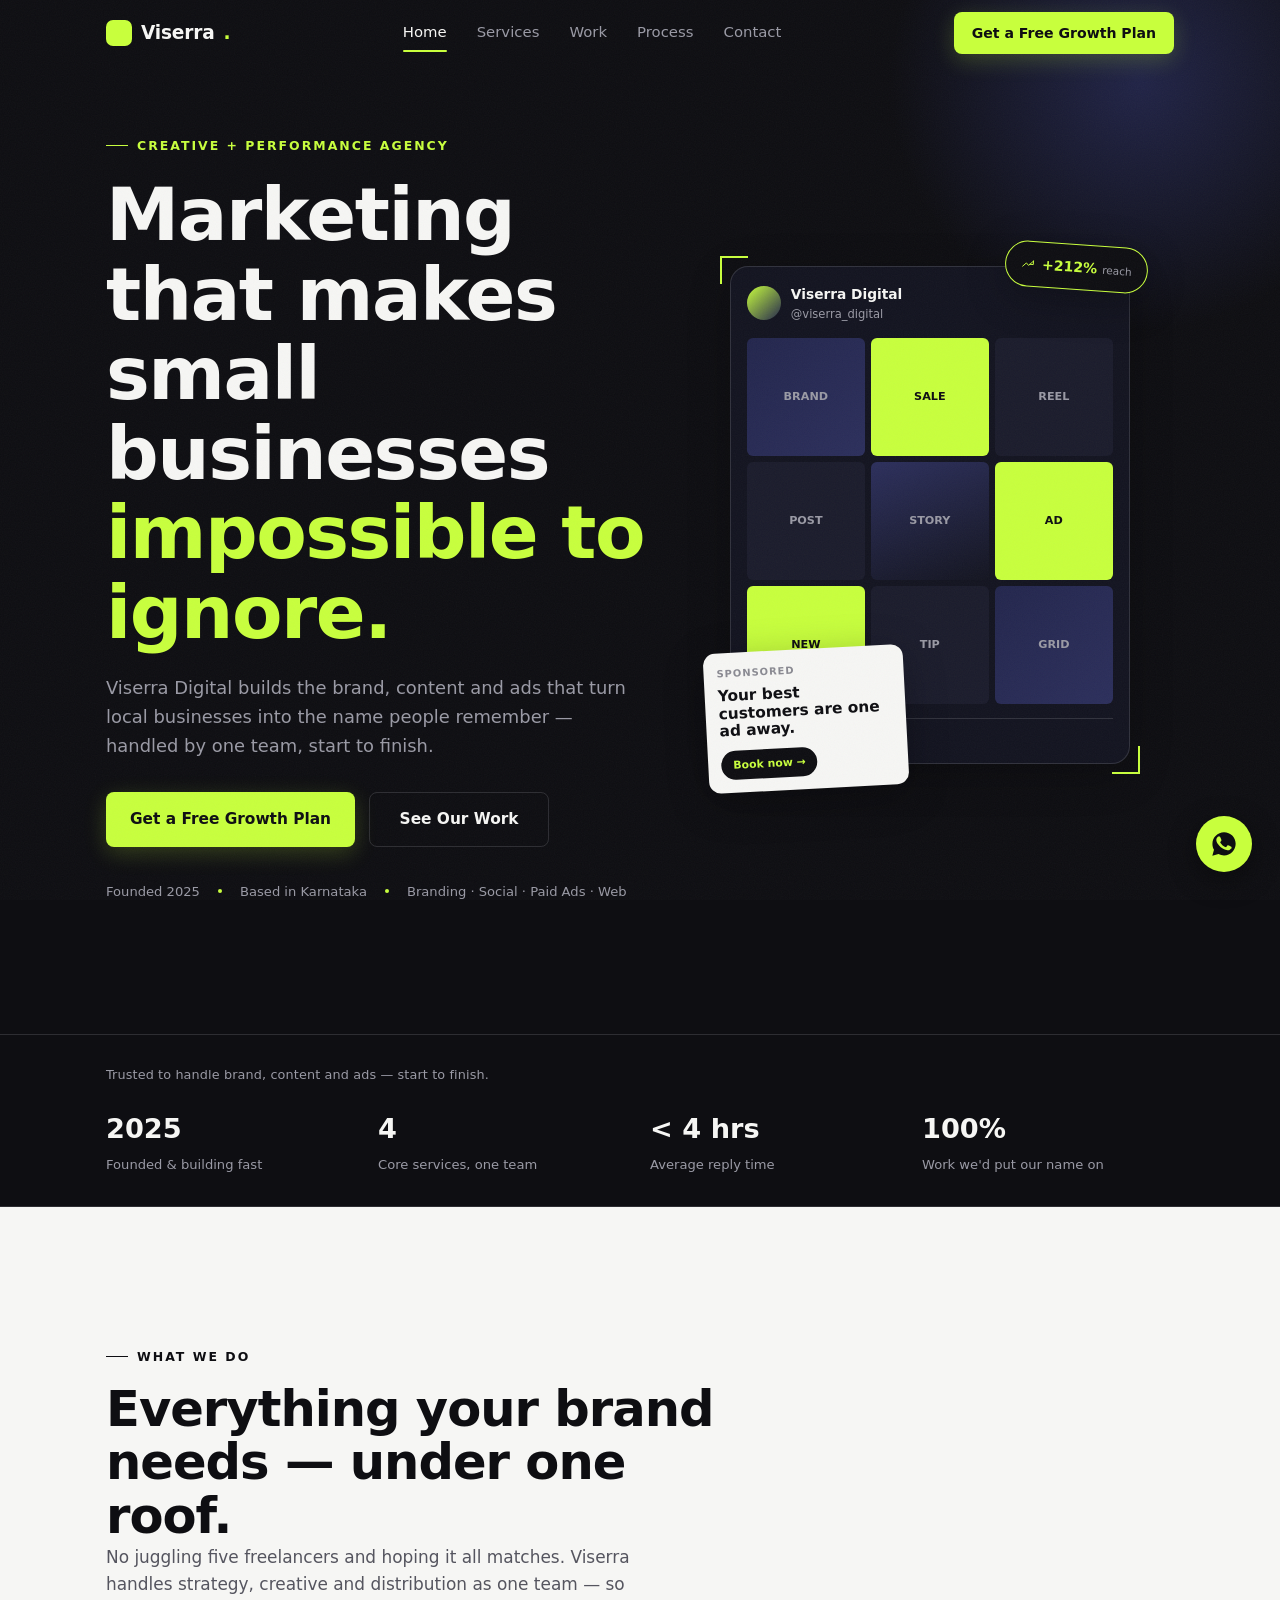
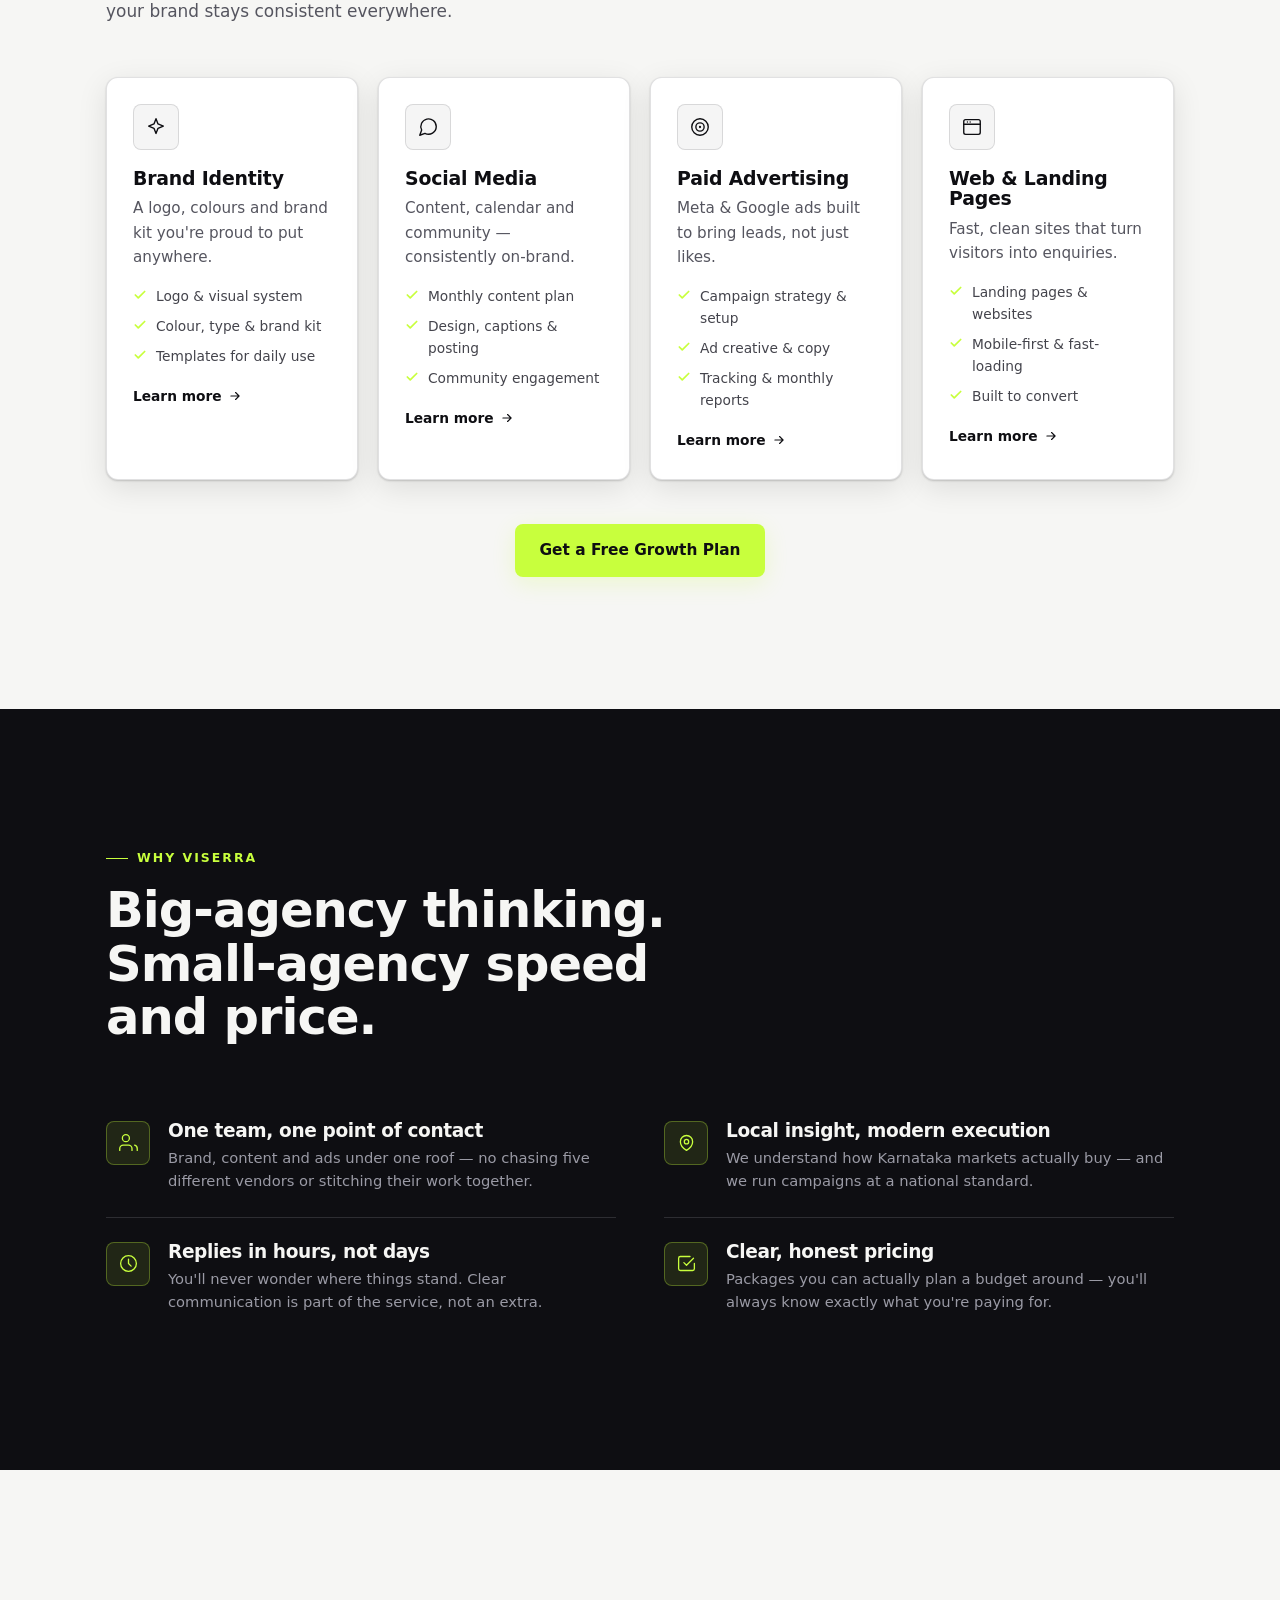
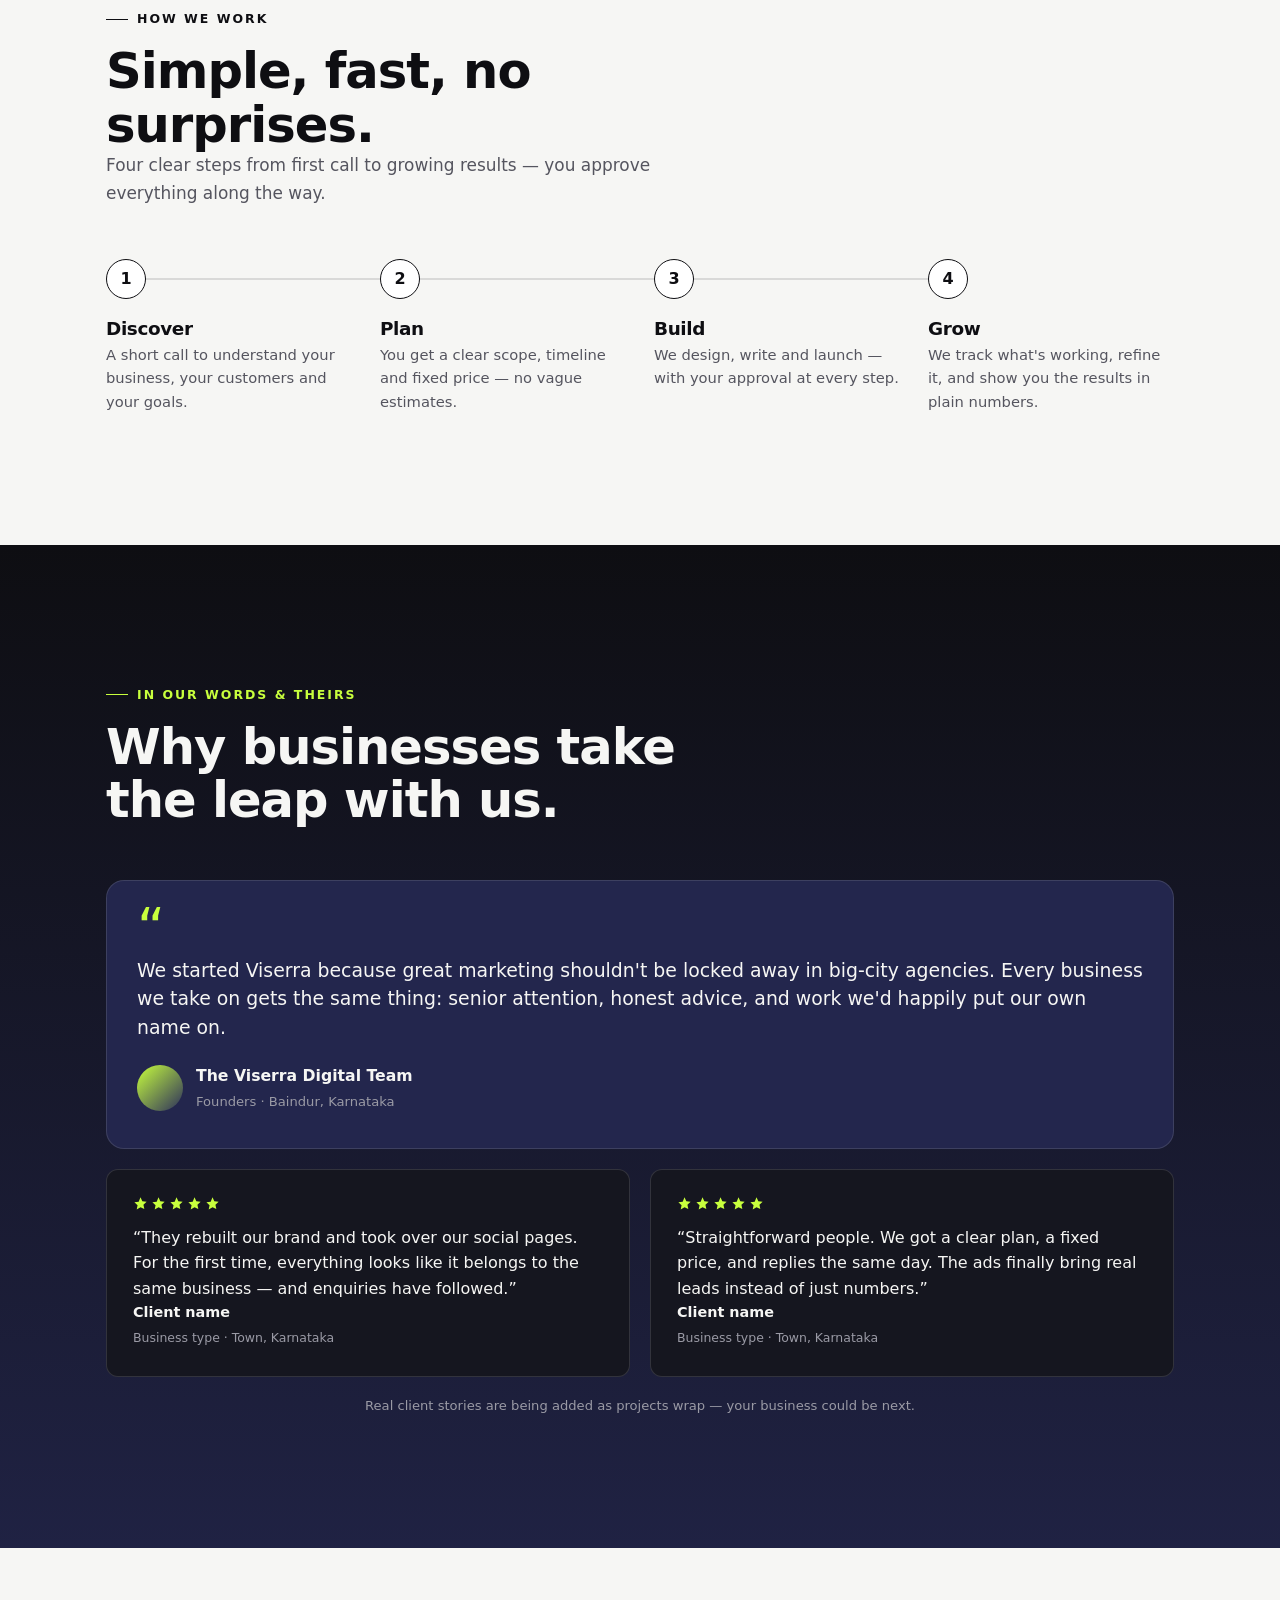
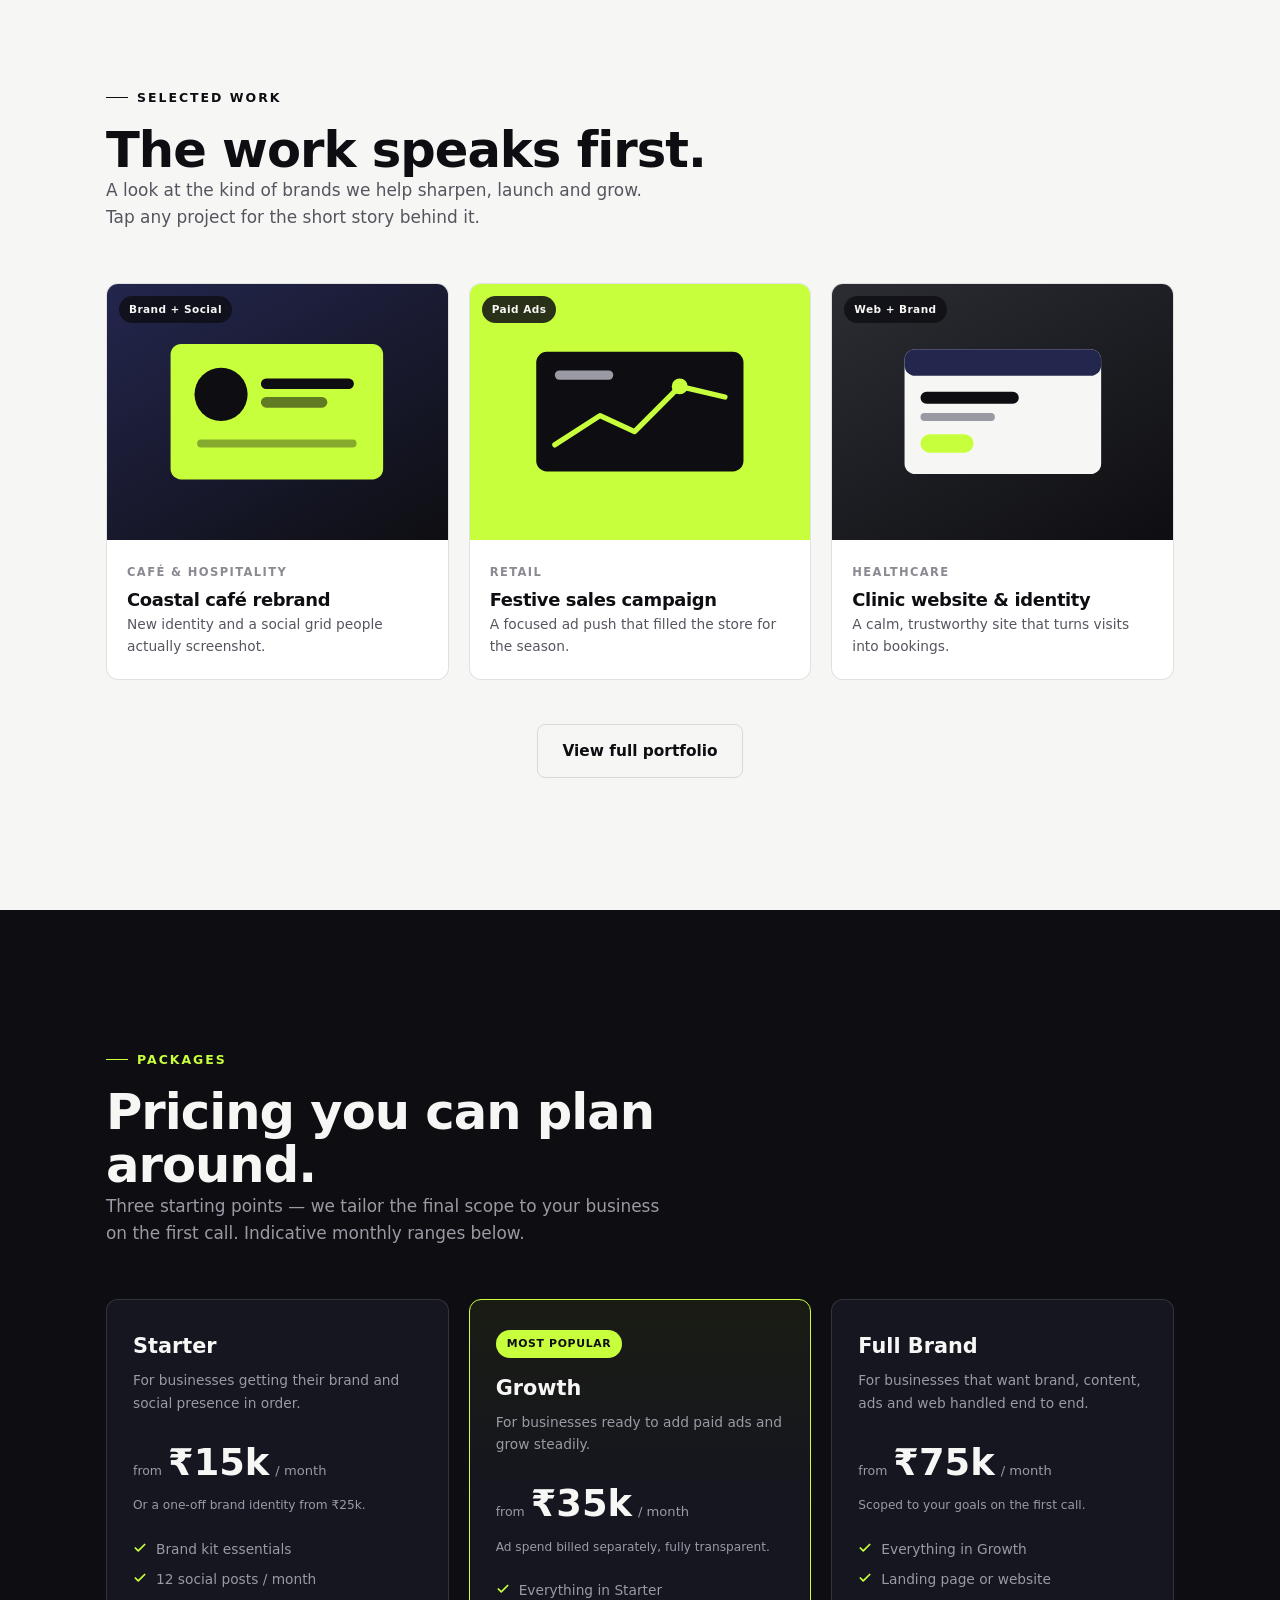
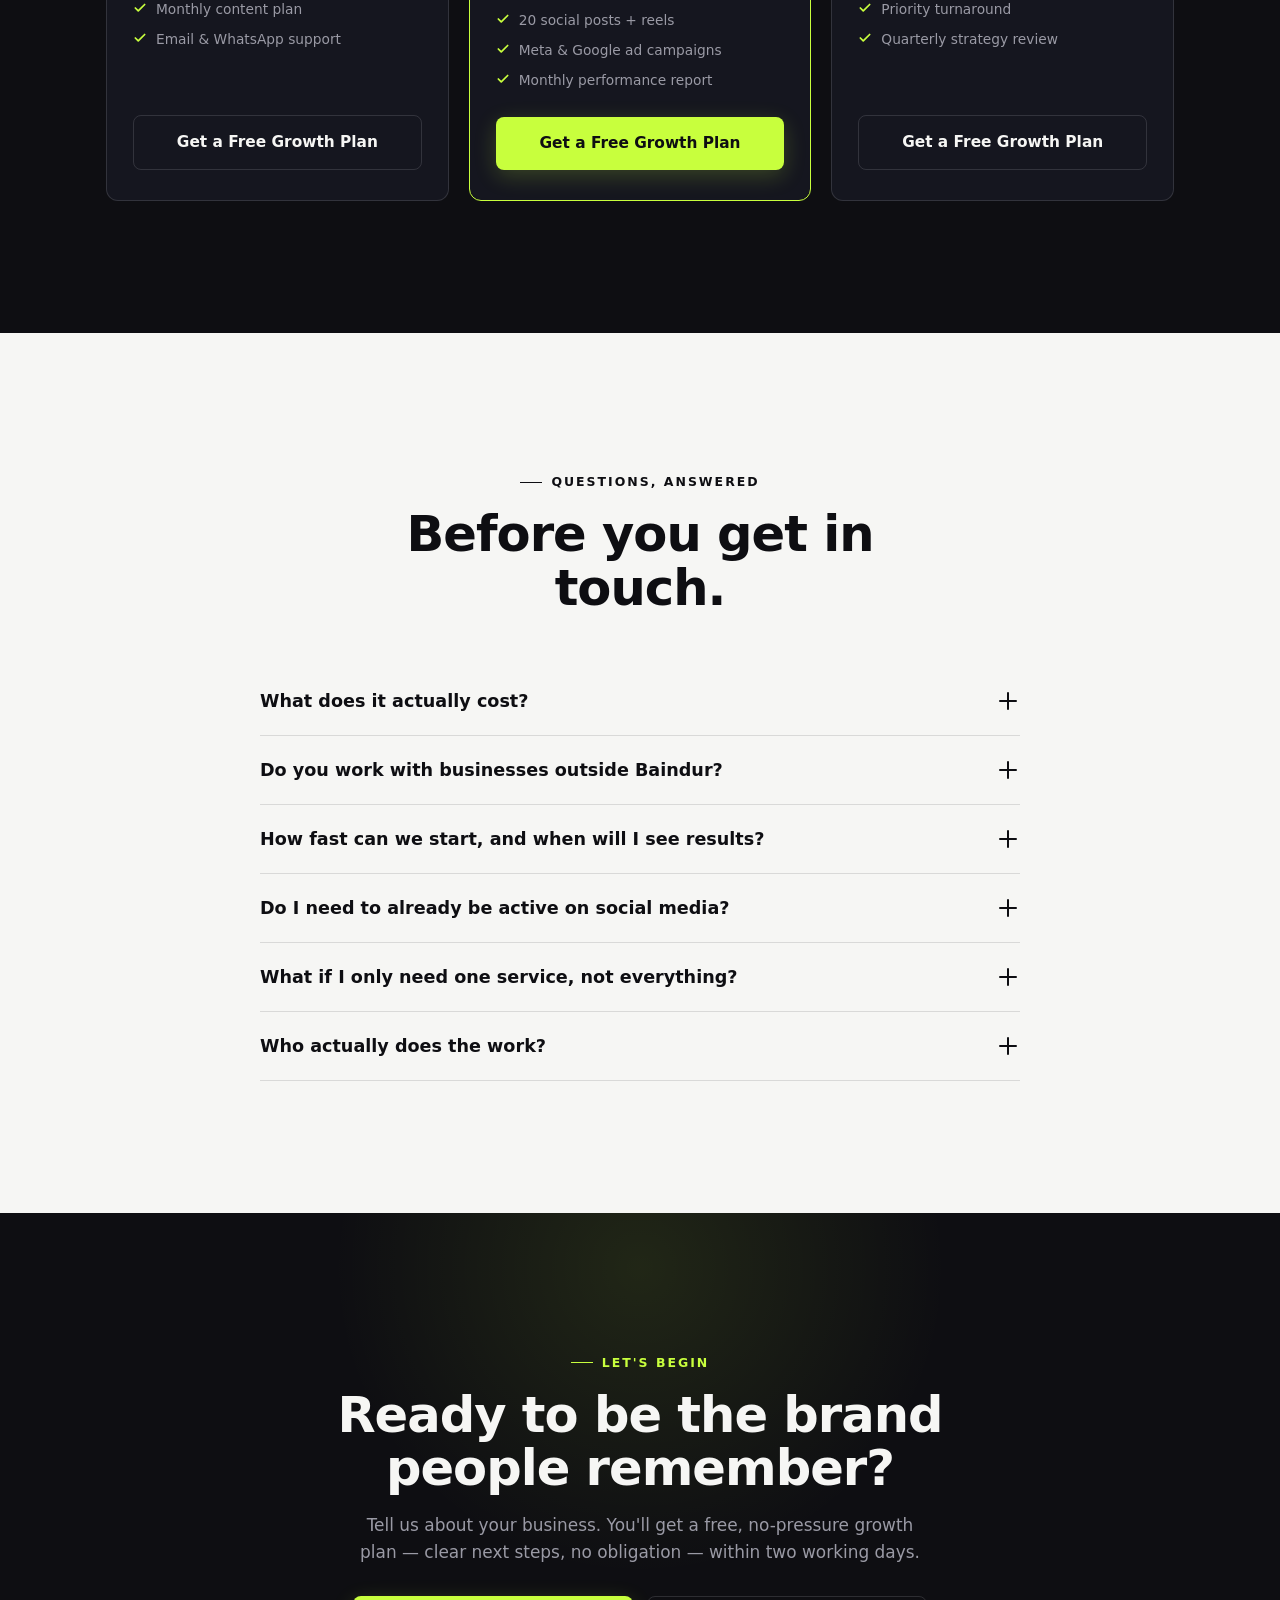
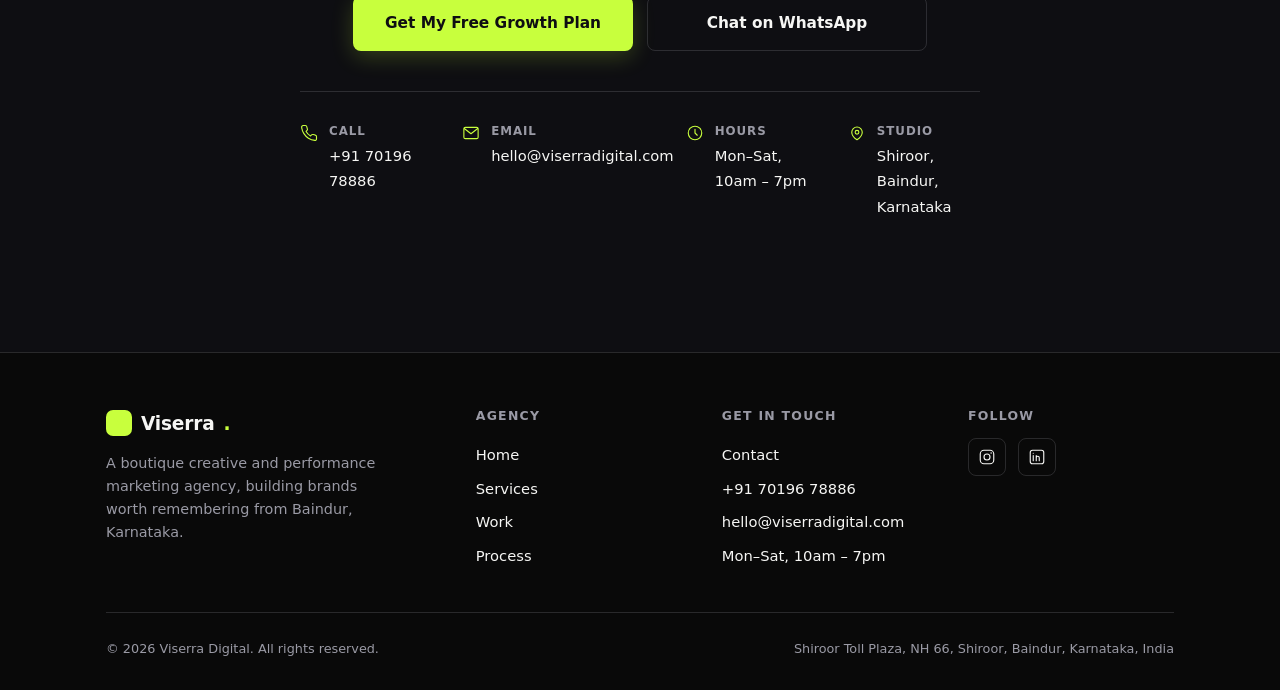
==== index.html @ 660697c7 "Add files via upload" ====
<!DOCTYPE html>
<html lang="en">
<head>
<meta charset="UTF-8" />
<meta name="viewport" content="width=device-width, initial-scale=1" />
<title>Viserra Digital — Marketing that makes small businesses impossible to ignore</title>
<meta name="description" content="Viserra Digital is a boutique creative and performance marketing agency in Baindur, Karnataka. Brand, content, and ads handled by one team — for businesses ready to grow." />
<meta name="theme-color" content="#0E0E12" />
<meta property="og:title" content="Viserra Digital" />
<meta property="og:description" content="Marketing that makes small businesses impossible to ignore. Brand, content and ads — one team, start to finish." />
<meta property="og:type" content="website" />
<meta property="og:url" content="https://viserradigital.com/" />
<link rel="preconnect" href="https://api.fontshare.com" />
<link href="https://api.fontshare.com/v2/css?f[]=clash-display@600&f[]=general-sans@400,500,600&display=swap" rel="stylesheet" />
<link rel="stylesheet" href="styles.css" />
</head>
<body>

<!-- ================= NAV ================= -->
<header class="nav">
  <div class="wrap nav-inner">
    <a href="index.html" class="logo" aria-label="Viserra Digital home">
      <span class="logo-mark">V</span>Viserra<span>.</span>
    </a>
    <nav class="nav-links" aria-label="Primary">
      <a href="index.html">Home</a>
      <a href="services.html">Services</a>
      <a href="portfolio.html">Work</a>
      <a href="index.html#process">Process</a>
      <a href="contact.html">Contact</a>
    </nav>
    <div class="nav-right">
      <a href="#" class="btn btn-primary nav-cta-desktop" data-open-modal>Get a Free Growth Plan</a>
      <button class="burger" aria-label="Open menu" aria-expanded="false">
        <span></span><span></span><span></span>
      </button>
    </div>
  </div>
</header>

<!-- ================= MOBILE MENU ================= -->
<div class="mobile-menu" aria-label="Mobile navigation">
  <a href="index.html">Home</a>
  <a href="services.html">Services</a>
  <a href="portfolio.html">Work</a>
  <a href="index.html#process">Process</a>
  <a href="contact.html">Contact</a>
  <a href="#" class="btn btn-primary" data-open-modal>Get a Free Growth Plan</a>
</div>

<main>

<!-- ================= 1 + 2 — HERO ================= -->
<section class="hero">
  <div class="wrap hero-grid">
    <div class="hero-copy">
      <span class="eyebrow reveal">Creative + Performance Agency</span>
      <h1 class="h-xl reveal" data-d="1">Marketing that makes small businesses <span class="accent">impossible to ignore.</span></h1>
      <p class="hero-sub reveal" data-d="2">Viserra Digital builds the brand, content and ads that turn local businesses into the name people remember — handled by one team, start to finish.</p>
      <div class="hero-actions reveal" data-d="2">
        <a href="#" class="btn btn-primary" data-open-modal>Get a Free Growth Plan</a>
        <a href="portfolio.html" class="btn btn-ghost">See Our Work</a>
      </div>
      <div class="trust-line reveal" data-d="3">
        <span>Founded 2025</span><span class="dot"></span>
        <span>Based in Karnataka</span><span class="dot"></span>
        <span>Branding · Social · Paid Ads · Web</span>
      </div>
    </div>

    <!-- Custom branded visual: Instagram grid + ad creative mockup -->
    <div class="hero-visual reveal" data-d="2" aria-hidden="true">
      <div class="frame">
        <div class="ig-card">
          <div class="ig-head">
            <div class="ig-avatar"></div>
            <div>
              <div class="ig-name">Viserra Digital</div>
              <div class="ig-handle">@viserra_digital</div>
            </div>
          </div>
          <div class="ig-grid">
            <div class="ig-tile t1"><span>BRAND</span></div>
            <div class="ig-tile t2"><span>SALE</span></div>
            <div class="ig-tile t3"><span>REEL</span></div>
            <div class="ig-tile t4"><span>POST</span></div>
            <div class="ig-tile t5"><span>STORY</span></div>
            <div class="ig-tile t6"><span>AD</span></div>
            <div class="ig-tile t7"><span>NEW</span></div>
            <div class="ig-tile t8"><span>TIP</span></div>
            <div class="ig-tile t9"><span>GRID</span></div>
          </div>
          <div class="ig-foot"><i></i><i></i><i></i></div>
        </div>
        <div class="ad-card">
          <div class="ad-label">Sponsored</div>
          <h5>Your best customers are one ad away.</h5>
          <span class="ad-pill">Book now →</span>
        </div>
        <div class="metric-chip">
          <svg class="ico" viewBox="0 0 24 24" fill="none" stroke="currentColor" stroke-width="1.6" stroke-linecap="round" stroke-linejoin="round"><path d="M3 17l6-6 4 4 8-8"/><path d="M21 7v6h-6"/></svg>
          <div><b>+212%</b> <small>reach</small></div>
        </div>
      </div>
    </div>
  </div>
</section>

<!-- ================= 3 — TRUST STRIP ================= -->
<section class="trust-strip">
  <div class="wrap">
    <p class="trust-cap reveal">Trusted to handle brand, content and ads — start to finish.</p>
    <div class="trust-facts">
      <div class="tf reveal"><b>2025</b><span>Founded &amp; building fast</span></div>
      <div class="tf reveal" data-d="1"><b>4</b><span>Core services, one team</span></div>
      <div class="tf reveal" data-d="2"><b>&lt; 4 hrs</b><span>Average reply time</span></div>
      <div class="tf reveal" data-d="3"><b>100%</b><span>Work we'd put our name on</span></div>
    </div>
  </div>
</section>

<!-- ================= 4 — SERVICES ================= -->
<section class="section section-light" id="services">
  <div class="wrap">
    <div class="section-head reveal">
      <span class="eyebrow">What We Do</span>
      <h2 class="h-lg">Everything your brand needs — under one roof.</h2>
      <p class="lead">No juggling five freelancers and hoping it all matches. Viserra handles strategy, creative and distribution as one team — so your brand stays consistent everywhere.</p>
    </div>

    <div class="grid grid-4">
      <article class="card card-light reveal">
        <div class="icon-box">
          <svg class="ico" viewBox="0 0 24 24" fill="none" stroke="currentColor" stroke-width="1.5" stroke-linecap="round" stroke-linejoin="round"><path d="M12 3l2.2 5.6L20 11l-5.8 2.4L12 19l-2.2-5.6L4 11l5.8-2.4z"/></svg>
        </div>
        <h3 class="h-sm">Brand Identity</h3>
        <p class="card-outcome">A logo, colours and brand kit you're proud to put anywhere.</p>
        <ul class="card-list">
          <li>Logo &amp; visual system</li>
          <li>Colour, type &amp; brand kit</li>
          <li>Templates for daily use</li>
        </ul>
        <a href="services.html#brand" class="card-link">Learn more
          <svg class="ico" width="14" height="14" viewBox="0 0 24 24" fill="none" stroke="currentColor" stroke-width="2" stroke-linecap="round" stroke-linejoin="round"><path d="M5 12h14M13 6l6 6-6 6"/></svg>
        </a>
      </article>

      <article class="card card-light reveal" data-d="1">
        <div class="icon-box">
          <svg class="ico" viewBox="0 0 24 24" fill="none" stroke="currentColor" stroke-width="1.5" stroke-linecap="round" stroke-linejoin="round"><path d="M21 11.5a8.4 8.4 0 0 1-12.3 7.4L3 21l2.1-5.7A8.4 8.4 0 1 1 21 11.5z"/></svg>
        </div>
        <h3 class="h-sm">Social Media</h3>
        <p class="card-outcome">Content, calendar and community — consistently on-brand.</p>
        <ul class="card-list">
          <li>Monthly content plan</li>
          <li>Design, captions &amp; posting</li>
          <li>Community engagement</li>
        </ul>
        <a href="services.html#social" class="card-link">Learn more
          <svg class="ico" width="14" height="14" viewBox="0 0 24 24" fill="none" stroke="currentColor" stroke-width="2" stroke-linecap="round" stroke-linejoin="round"><path d="M5 12h14M13 6l6 6-6 6"/></svg>
        </a>
      </article>

      <article class="card card-light reveal" data-d="2">
        <div class="icon-box">
          <svg class="ico" viewBox="0 0 24 24" fill="none" stroke="currentColor" stroke-width="1.5" stroke-linecap="round" stroke-linejoin="round"><circle cx="12" cy="12" r="9"/><circle cx="12" cy="12" r="4.5"/><circle cx="12" cy="12" r="0.5" fill="currentColor"/></svg>
        </div>
        <h3 class="h-sm">Paid Advertising</h3>
        <p class="card-outcome">Meta &amp; Google ads built to bring leads, not just likes.</p>
        <ul class="card-list">
          <li>Campaign strategy &amp; setup</li>
          <li>Ad creative &amp; copy</li>
          <li>Tracking &amp; monthly reports</li>
        </ul>
        <a href="services.html#ads" class="card-link">Learn more
          <svg class="ico" width="14" height="14" viewBox="0 0 24 24" fill="none" stroke="currentColor" stroke-width="2" stroke-linecap="round" stroke-linejoin="round"><path d="M5 12h14M13 6l6 6-6 6"/></svg>
        </a>
      </article>

      <article class="card card-light reveal" data-d="3">
        <div class="icon-box">
          <svg class="ico" viewBox="0 0 24 24" fill="none" stroke="currentColor" stroke-width="1.5" stroke-linecap="round" stroke-linejoin="round"><rect x="3" y="4" width="18" height="16" rx="2"/><path d="M3 9h18M7 6.5h.01M10 6.5h.01"/></svg>
        </div>
        <h3 class="h-sm">Web &amp; Landing Pages</h3>
        <p class="card-outcome">Fast, clean sites that turn visitors into enquiries.</p>
        <ul class="card-list">
          <li>Landing pages &amp; websites</li>
          <li>Mobile-first &amp; fast-loading</li>
          <li>Built to convert</li>
        </ul>
        <a href="services.html#web" class="card-link">Learn more
          <svg class="ico" width="14" height="14" viewBox="0 0 24 24" fill="none" stroke="currentColor" stroke-width="2" stroke-linecap="round" stroke-linejoin="round"><path d="M5 12h14M13 6l6 6-6 6"/></svg>
        </a>
      </article>
    </div>

    <div class="center-btn reveal">
      <a href="#" class="btn btn-primary" data-open-modal>Get a Free Growth Plan</a>
    </div>
  </div>
</section>

<!-- ================= 5 — BENEFITS ================= -->
<section class="section">
  <div class="wrap">
    <div class="section-head reveal">
      <span class="eyebrow">Why Viserra</span>
      <h2 class="h-lg">Big-agency thinking. Small-agency speed and price.</h2>
    </div>

    <div class="benefits-list">
      <div class="benefit-row reveal">
        <div class="benefit-icon">
          <svg class="ico" viewBox="0 0 24 24" fill="none" stroke="currentColor" stroke-width="1.5" stroke-linecap="round" stroke-linejoin="round"><path d="M16 21v-2a4 4 0 0 0-4-4H6a4 4 0 0 0-4 4v2"/><circle cx="9" cy="7" r="4"/><path d="M22 21v-2a4 4 0 0 0-3-3.87"/></svg>
        </div>
        <div class="benefit-text">
          <h3>One team, one point of contact</h3>
          <p>Brand, content and ads under one roof — no chasing five different vendors or stitching their work together.</p>
        </div>
      </div>

      <div class="benefit-row reveal" data-d="1">
        <div class="benefit-icon">
          <svg class="ico" viewBox="0 0 24 24" fill="none" stroke="currentColor" stroke-width="1.5" stroke-linecap="round" stroke-linejoin="round"><path d="M12 21s-7-4.4-7-10a7 7 0 0 1 14 0c0 5.6-7 10-7 10z"/><circle cx="12" cy="11" r="2.5"/></svg>
        </div>
        <div class="benefit-text">
          <h3>Local insight, modern execution</h3>
          <p>We understand how Karnataka markets actually buy — and we run campaigns at a national standard.</p>
        </div>
      </div>

      <div class="benefit-row reveal">
        <div class="benefit-icon">
          <svg class="ico" viewBox="0 0 24 24" fill="none" stroke="currentColor" stroke-width="1.5" stroke-linecap="round" stroke-linejoin="round"><circle cx="12" cy="12" r="9"/><path d="M12 7v5l3 3"/></svg>
        </div>
        <div class="benefit-text">
          <h3>Replies in hours, not days</h3>
          <p>You'll never wonder where things stand. Clear communication is part of the service, not an extra.</p>
        </div>
      </div>

      <div class="benefit-row reveal" data-d="1">
        <div class="benefit-icon">
          <svg class="ico" viewBox="0 0 24 24" fill="none" stroke="currentColor" stroke-width="1.5" stroke-linecap="round" stroke-linejoin="round"><path d="M9 11l3 3 8-8"/><path d="M21 12v6a2 2 0 0 1-2 2H5a2 2 0 0 1-2-2V6a2 2 0 0 1 2-2h11"/></svg>
        </div>
        <div class="benefit-text">
          <h3>Clear, honest pricing</h3>
          <p>Packages you can actually plan a budget around — you'll always know exactly what you're paying for.</p>
        </div>
      </div>
    </div>
  </div>
</section>

<!-- ================= 6 — PROCESS ================= -->
<section class="section section-light" id="process">
  <div class="wrap">
    <div class="section-head reveal">
      <span class="eyebrow">How We Work</span>
      <h2 class="h-lg">Simple, fast, no surprises.</h2>
      <p class="lead">Four clear steps from first call to growing results — you approve everything along the way.</p>
    </div>

    <div class="timeline">
      <div class="tl-step reveal">
        <div class="tl-node">1</div>
        <h3>Discover</h3>
        <p>A short call to understand your business, your customers and your goals.</p>
      </div>
      <div class="tl-step reveal" data-d="1">
        <div class="tl-node">2</div>
        <h3>Plan</h3>
        <p>You get a clear scope, timeline and fixed price — no vague estimates.</p>
      </div>
      <div class="tl-step reveal" data-d="2">
        <div class="tl-node">3</div>
        <h3>Build</h3>
        <p>We design, write and launch — with your approval at every step.</p>
      </div>
      <div class="tl-step reveal" data-d="3">
        <div class="tl-node">4</div>
        <h3>Grow</h3>
        <p>We track what's working, refine it, and show you the results in plain numbers.</p>
      </div>
    </div>
  </div>
</section>

<!-- ================= 7 — TESTIMONIALS ================= -->
<section class="section section-indigo">
  <div class="wrap">
    <div class="section-head reveal">
      <span class="eyebrow">In Our Words &amp; Theirs</span>
      <h2 class="h-lg">Why businesses take the leap with us.</h2>
    </div>

    <!-- Genuine founder's note — keep this real -->
    <div class="founder-note reveal">
      <span class="quote-mark">&ldquo;</span>
      <p>We started Viserra because great marketing shouldn't be locked away in big-city agencies. Every business we take on gets the same thing: senior attention, honest advice, and work we'd happily put our own name on.</p>
      <div class="founder-by">
        <div class="founder-avatar"></div>
        <div>
          <b>The Viserra Digital Team</b>
          <span>Founders · Baindur, Karnataka</span>
        </div>
      </div>
    </div>

    <!-- NOTE: Replace the two cards below with real client testimonials
         (name, business, town, and a genuine quote) as you collect them.
         Do not publish invented reviews. -->
    <div class="grid grid-2">
      <article class="card card-dark reveal" data-d="1">
        <div class="stars" aria-label="5 out of 5">
          <svg class="ico" viewBox="0 0 24 24" fill="currentColor"><path d="M12 2l2.9 6.3 6.9.8-5.1 4.7 1.4 6.8L12 17.8 5.9 21.4l1.4-6.8L2.2 9.9l6.9-.8z"/></svg>
          <svg class="ico" viewBox="0 0 24 24" fill="currentColor"><path d="M12 2l2.9 6.3 6.9.8-5.1 4.7 1.4 6.8L12 17.8 5.9 21.4l1.4-6.8L2.2 9.9l6.9-.8z"/></svg>
          <svg class="ico" viewBox="0 0 24 24" fill="currentColor"><path d="M12 2l2.9 6.3 6.9.8-5.1 4.7 1.4 6.8L12 17.8 5.9 21.4l1.4-6.8L2.2 9.9l6.9-.8z"/></svg>
          <svg class="ico" viewBox="0 0 24 24" fill="currentColor"><path d="M12 2l2.9 6.3 6.9.8-5.1 4.7 1.4 6.8L12 17.8 5.9 21.4l1.4-6.8L2.2 9.9l6.9-.8z"/></svg>
          <svg class="ico" viewBox="0 0 24 24" fill="currentColor"><path d="M12 2l2.9 6.3 6.9.8-5.1 4.7 1.4 6.8L12 17.8 5.9 21.4l1.4-6.8L2.2 9.9l6.9-.8z"/></svg>
        </div>
        <p>&ldquo;They rebuilt our brand and took over our social pages. For the first time, everything looks like it belongs to the same business — and enquiries have followed.&rdquo;</p>
        <div class="tcard-by">
          <b>Client name</b>
          <span>Business type · Town, Karnataka</span>
        </div>
      </article>

      <article class="card card-dark reveal" data-d="2">
        <div class="stars" aria-label="5 out of 5">
          <svg class="ico" viewBox="0 0 24 24" fill="currentColor"><path d="M12 2l2.9 6.3 6.9.8-5.1 4.7 1.4 6.8L12 17.8 5.9 21.4l1.4-6.8L2.2 9.9l6.9-.8z"/></svg>
          <svg class="ico" viewBox="0 0 24 24" fill="currentColor"><path d="M12 2l2.9 6.3 6.9.8-5.1 4.7 1.4 6.8L12 17.8 5.9 21.4l1.4-6.8L2.2 9.9l6.9-.8z"/></svg>
          <svg class="ico" viewBox="0 0 24 24" fill="currentColor"><path d="M12 2l2.9 6.3 6.9.8-5.1 4.7 1.4 6.8L12 17.8 5.9 21.4l1.4-6.8L2.2 9.9l6.9-.8z"/></svg>
          <svg class="ico" viewBox="0 0 24 24" fill="currentColor"><path d="M12 2l2.9 6.3 6.9.8-5.1 4.7 1.4 6.8L12 17.8 5.9 21.4l1.4-6.8L2.2 9.9l6.9-.8z"/></svg>
          <svg class="ico" viewBox="0 0 24 24" fill="currentColor"><path d="M12 2l2.9 6.3 6.9.8-5.1 4.7 1.4 6.8L12 17.8 5.9 21.4l1.4-6.8L2.2 9.9l6.9-.8z"/></svg>
        </div>
        <p>&ldquo;Straightforward people. We got a clear plan, a fixed price, and replies the same day. The ads finally bring real leads instead of just numbers.&rdquo;</p>
        <div class="tcard-by">
          <b>Client name</b>
          <span>Business type · Town, Karnataka</span>
        </div>
      </article>
    </div>
    <p class="divider-note reveal">Real client stories are being added as projects wrap — your business could be next.</p>
  </div>
</section>

<!-- ================= 8 — PORTFOLIO ================= -->
<section class="section section-light">
  <div class="wrap">
    <div class="section-head reveal">
      <span class="eyebrow">Selected Work</span>
      <h2 class="h-lg">The work speaks first.</h2>
      <p class="lead">A look at the kind of brands we help sharpen, launch and grow. Tap any project for the short story behind it.</p>
    </div>

    <div class="grid grid-3">
      <a href="portfolio.html#cafe" class="port-tile reveal">
        <div class="port-thumb pt-1">
          <span class="port-tag">Brand + Social</span>
          <svg class="mock" viewBox="0 0 200 150" fill="none" xmlns="http://www.w3.org/2000/svg">
            <rect x="20" y="24" width="160" height="102" rx="8" fill="#C8FF3D"/>
            <circle cx="58" cy="62" r="20" fill="#0E0E12"/>
            <rect x="88" y="50" width="70" height="8" rx="4" fill="#0E0E12"/>
            <rect x="88" y="64" width="50" height="8" rx="4" fill="#0E0E12" opacity="0.55"/>
            <rect x="40" y="96" width="120" height="6" rx="3" fill="#0E0E12" opacity="0.35"/>
          </svg>
        </div>
        <div class="port-body">
          <span class="port-cat">Café &amp; Hospitality</span>
          <h3>Coastal café rebrand</h3>
          <p>New identity and a social grid people actually screenshot.</p>
        </div>
      </a>

      <a href="portfolio.html#retail" class="port-tile reveal" data-d="1">
        <div class="port-thumb pt-2">
          <span class="port-tag">Paid Ads</span>
          <svg class="mock" viewBox="0 0 200 150" fill="none" xmlns="http://www.w3.org/2000/svg">
            <rect x="22" y="30" width="156" height="90" rx="8" fill="#0E0E12"/>
            <path d="M36 100 L70 78 L96 90 L130 56 L164 64" stroke="#C8FF3D" stroke-width="4" fill="none" stroke-linecap="round" stroke-linejoin="round"/>
            <circle cx="130" cy="56" r="6" fill="#C8FF3D"/>
            <rect x="36" y="44" width="44" height="7" rx="3.5" fill="#9A9AA5"/>
          </svg>
        </div>
        <div class="port-body">
          <span class="port-cat">Retail</span>
          <h3>Festive sales campaign</h3>
          <p>A focused ad push that filled the store for the season.</p>
        </div>
      </a>

      <a href="portfolio.html#clinic" class="port-tile reveal" data-d="2">
        <div class="port-thumb pt-3">
          <span class="port-tag">Web + Brand</span>
          <svg class="mock" viewBox="0 0 200 150" fill="none" xmlns="http://www.w3.org/2000/svg">
            <rect x="26" y="28" width="148" height="94" rx="8" fill="#F6F6F4"/>
            <rect x="26" y="28" width="148" height="20" rx="8" fill="#23264D"/>
            <rect x="38" y="60" width="74" height="9" rx="4.5" fill="#0E0E12"/>
            <rect x="38" y="76" width="56" height="6" rx="3" fill="#9A9AA5"/>
            <rect x="38" y="92" width="40" height="14" rx="7" fill="#C8FF3D"/>
          </svg>
        </div>
        <div class="port-body">
          <span class="port-cat">Healthcare</span>
          <h3>Clinic website &amp; identity</h3>
          <p>A calm, trustworthy site that turns visits into bookings.</p>
        </div>
      </a>
    </div>

    <div class="center-btn reveal">
      <a href="portfolio.html" class="btn btn-ghost">View full portfolio</a>
    </div>
  </div>
</section>

<!-- ================= 9 — PRICING ================= -->
<section class="section">
  <div class="wrap">
    <div class="section-head reveal">
      <span class="eyebrow">Packages</span>
      <h2 class="h-lg">Pricing you can plan around.</h2>
      <p class="lead">Three starting points — we tailor the final scope to your business on the first call. Indicative monthly ranges below.</p>
    </div>

    <div class="grid grid-3">
      <div class="price-card reveal">
        <div class="price-name">Starter</div>
        <p class="price-desc">For businesses getting their brand and social presence in order.</p>
        <div class="price-amt"><span class="from">from</span><b>₹15k</b><span class="per">/ month</span></div>
        <p class="price-note">Or a one-off brand identity from ₹25k.</p>
        <ul class="card-list">
          <li>Brand kit essentials</li>
          <li>12 social posts / month</li>
          <li>Monthly content plan</li>
          <li>Email &amp; WhatsApp support</li>
        </ul>
        <a href="#" class="btn btn-ghost btn-block" data-open-modal>Get a Free Growth Plan</a>
      </div>

      <div class="price-card featured reveal" data-d="1">
        <span class="price-badge">Most popular</span>
        <div class="price-name">Growth</div>
        <p class="price-desc">For businesses ready to add paid ads and grow steadily.</p>
        <div class="price-amt"><span class="from">from</span><b>₹35k</b><span class="per">/ month</span></div>
        <p class="price-note">Ad spend billed separately, fully transparent.</p>
        <ul class="card-list">
          <li>Everything in Starter</li>
          <li>20 social posts + reels</li>
          <li>Meta &amp; Google ad campaigns</li>
          <li>Monthly performance report</li>
        </ul>
        <a href="#" class="btn btn-primary btn-block" data-open-modal>Get a Free Growth Plan</a>
      </div>

      <div class="price-card reveal" data-d="2">
        <div class="price-name">Full Brand</div>
        <p class="price-desc">For businesses that want brand, content, ads and web handled end to end.</p>
        <div class="price-amt"><span class="from">from</span><b>₹75k</b><span class="per">/ month</span></div>
        <p class="price-note">Scoped to your goals on the first call.</p>
        <ul class="card-list">
          <li>Everything in Growth</li>
          <li>Landing page or website</li>
          <li>Priority turnaround</li>
          <li>Quarterly strategy review</li>
        </ul>
        <a href="#" class="btn btn-ghost btn-block" data-open-modal>Get a Free Growth Plan</a>
      </div>
    </div>
  </div>
</section>

<!-- ================= 10 — FAQ ================= -->
<section class="section section-light">
  <div class="wrap">
    <div class="section-head center reveal">
      <span class="eyebrow">Questions, Answered</span>
      <h2 class="h-lg">Before you get in touch.</h2>
    </div>

    <div class="faq-list">
      <div class="faq-item reveal">
        <button class="faq-q" aria-expanded="false">What does it actually cost?
          <span class="faq-icon" aria-hidden="true"></span>
        </button>
        <div class="faq-a"><div class="faq-a-inner">Our packages start at ₹15k/month for Starter, ₹35k/month for Growth, and ₹75k/month for Full Brand. One-off projects like a brand identity start around ₹25k. The exact figure depends on scope, which we agree with you up front — no vague estimates and no surprises on the invoice.</div></div>
      </div>

      <div class="faq-item reveal">
        <button class="faq-q" aria-expanded="false">Do you work with businesses outside Baindur?
          <span class="faq-icon" aria-hidden="true"></span>
        </button>
        <div class="faq-a"><div class="faq-a-inner">Yes. We're based in Shiroor, Baindur, and we work with businesses across Karnataka and remotely beyond it. Everything from calls to approvals happens over WhatsApp, email and video — distance has never been a problem.</div></div>
      </div>

      <div class="faq-item reveal">
        <button class="faq-q" aria-expanded="false">How fast can we start, and when will I see results?
          <span class="faq-icon" aria-hidden="true"></span>
        </button>
        <div class="faq-a"><div class="faq-a-inner">Most projects kick off within a week of agreeing scope. Branding and websites are delivered on a fixed timeline. For social and ads, expect early signals within the first month and a clearer trend by month two to three — we share the numbers so you can see it for yourself.</div></div>
      </div>

      <div class="faq-item reveal">
        <button class="faq-q" aria-expanded="false">Do I need to already be active on social media?
          <span class="faq-icon" aria-hidden="true"></span>
        </button>
        <div class="faq-a"><div class="faq-a-inner">Not at all. Plenty of our work is helping businesses start properly — setting up accounts, building the brand look, and creating a content rhythm that's sustainable. If you're starting from zero, that's a clean slate, not a problem.</div></div>
      </div>

      <div class="faq-item reveal">
        <button class="faq-q" aria-expanded="false">What if I only need one service, not everything?
          <span class="faq-icon" aria-hidden="true"></span>
        </button>
        <div class="faq-a"><div class="faq-a-inner">That's fine. Many clients start with just branding, or just ads, or just a website. The packages are a starting point — we'll scope exactly what you need on the first call and nothing you don't.</div></div>
      </div>

      <div class="faq-item reveal">
        <button class="faq-q" aria-expanded="false">Who actually does the work?
          <span class="faq-icon" aria-hidden="true"></span>
        </button>
        <div class="faq-a"><div class="faq-a-inner">A small, senior team — the people you speak with are the people doing the work. We deliberately keep our client list lean so every brand gets real attention rather than being passed down a chain.</div></div>
      </div>
    </div>
  </div>
</section>

<!-- ================= 11 — FINAL CTA ================= -->
<section class="section cta-band">
  <div class="wrap">
    <div class="cta-inner">
      <span class="eyebrow reveal" style="justify-content:center;">Let's Begin</span>
      <h2 class="h-lg reveal" data-d="1">Ready to be the brand people remember?</h2>
      <p class="lead reveal" data-d="1">Tell us about your business. You'll get a free, no-pressure growth plan — clear next steps, no obligation — within two working days.</p>
      <div class="cta-actions reveal" data-d="2">
        <a href="#" class="btn btn-primary" data-open-modal>Get My Free Growth Plan</a>
        <a href="https://wa.me/917019678886?text=Hi%20Viserra%2C%20I'd%20like%20a%20free%20growth%20plan%20for%20my%20business%20%E2%80%94" class="btn btn-ghost" target="_blank" rel="noopener">Chat on WhatsApp</a>
      </div>
      <div class="cta-contacts reveal" data-d="3">
        <div class="cc">
          <svg class="ico" viewBox="0 0 24 24" fill="none" stroke="currentColor" stroke-width="1.5" stroke-linecap="round" stroke-linejoin="round"><path d="M22 16.9v3a2 2 0 0 1-2.2 2 19.8 19.8 0 0 1-8.6-3 19.5 19.5 0 0 1-6-6 19.8 19.8 0 0 1-3-8.7A2 2 0 0 1 4.1 2h3a2 2 0 0 1 2 1.7c.1 1 .4 1.9.7 2.8a2 2 0 0 1-.5 2.1L8.1 9.9a16 16 0 0 0 6 6l1.3-1.3a2 2 0 0 1 2.1-.5c.9.3 1.8.6 2.8.7a2 2 0 0 1 1.7 2z"/></svg>
          <div><b>Call</b><a href="tel:+917019678886">+91 70196 78886</a></div>
        </div>
        <div class="cc">
          <svg class="ico" viewBox="0 0 24 24" fill="none" stroke="currentColor" stroke-width="1.5" stroke-linecap="round" stroke-linejoin="round"><rect x="2.5" y="4.5" width="19" height="15" rx="2"/><path d="M3 6l9 7 9-7"/></svg>
          <div><b>Email</b><a href="mailto:hello@viserradigital.com">hello@viserradigital.com</a></div>
        </div>
        <div class="cc">
          <svg class="ico" viewBox="0 0 24 24" fill="none" stroke="currentColor" stroke-width="1.5" stroke-linecap="round" stroke-linejoin="round"><circle cx="12" cy="12" r="9"/><path d="M12 7v5l3 3"/></svg>
          <div><b>Hours</b><span>Mon–Sat, 10am – 7pm</span></div>
        </div>
        <div class="cc">
          <svg class="ico" viewBox="0 0 24 24" fill="none" stroke="currentColor" stroke-width="1.5" stroke-linecap="round" stroke-linejoin="round"><path d="M12 21s-7-4.4-7-10a7 7 0 0 1 14 0c0 5.6-7 10-7 10z"/><circle cx="12" cy="11" r="2.5"/></svg>
          <div><b>Studio</b><span>Shiroor, Baindur, Karnataka</span></div>
        </div>
      </div>
    </div>
  </div>
</section>

</main>

<!-- ================= FOOTER ================= -->
<footer class="footer">
  <div class="wrap">
    <div class="footer-top">
      <div class="footer-brand">
        <a href="index.html" class="logo"><span class="logo-mark">V</span>Viserra<span>.</span></a>
        <p>A boutique creative and performance marketing agency, building brands worth remembering from Baindur, Karnataka.</p>
      </div>
      <div class="footer-col">
        <h4>Agency</h4>
        <a href="index.html">Home</a>
        <a href="services.html">Services</a>
        <a href="portfolio.html">Work</a>
        <a href="index.html#process">Process</a>
      </div>
      <div class="footer-col">
        <h4>Get in touch</h4>
        <a href="contact.html">Contact</a>
        <a href="tel:+917019678886">+91 70196 78886</a>
        <a href="mailto:hello@viserradigital.com">hello@viserradigital.com</a>
        <span>Mon–Sat, 10am – 7pm</span>
      </div>
      <div class="footer-col">
        <h4>Follow</h4>
        <div class="socials">
          <a href="https://www.instagram.com/viserra_digital/" target="_blank" rel="noopener" aria-label="Viserra Digital on Instagram">
            <svg class="ico" viewBox="0 0 24 24" fill="none" stroke="currentColor" stroke-width="1.5"><rect x="3" y="3" width="18" height="18" rx="5"/><circle cx="12" cy="12" r="4"/><circle cx="17.5" cy="6.5" r="1" fill="currentColor" stroke="none"/></svg>
          </a>
          <a href="https://www.linkedin.com/company/viserra-digital/" target="_blank" rel="noopener" aria-label="Viserra Digital on LinkedIn">
            <svg class="ico" viewBox="0 0 24 24" fill="none" stroke="currentColor" stroke-width="1.5" stroke-linecap="round" stroke-linejoin="round"><rect x="3" y="3" width="18" height="18" rx="3"/><path d="M7 10v7M7 7v.01M11 17v-4a2 2 0 0 1 4 0v4M11 10v7"/></svg>
          </a>
        </div>
      </div>
    </div>
    <div class="footer-bottom">
      <span>© 2026 Viserra Digital. All rights reserved.</span>
      <span>Shiroor Toll Plaza, NH 66, Shiroor, Baindur, Karnataka, India</span>
    </div>
  </div>
</footer>

<!-- ================= FLOATING WHATSAPP ================= -->
<a class="wa-float" href="https://wa.me/917019678886?text=Hi%20Viserra%2C%20I'd%20like%20a%20free%20growth%20plan%20for%20my%20business%20%E2%80%94" target="_blank" rel="noopener" aria-label="Chat with Viserra Digital on WhatsApp">
  <svg class="ico" viewBox="0 0 24 24" fill="currentColor"><path d="M12.04 2c-5.5 0-9.96 4.46-9.96 9.96 0 1.76.46 3.45 1.34 4.95L2 22l5.25-1.38a9.9 9.9 0 0 0 4.79 1.22c5.5 0 9.96-4.46 9.96-9.96S17.54 2 12.04 2zm5.8 14.06c-.24.68-1.4 1.3-1.94 1.34-.5.05-1.13.27-3.8-.8-3.2-1.26-5.24-4.5-5.4-4.72-.16-.21-1.3-1.73-1.3-3.3 0-1.57.82-2.34 1.12-2.66.3-.32.65-.4.87-.4.21 0 .43 0 .62.01.2.01.47-.08.73.56.27.65.92 2.22 1 2.38.08.16.13.35.02.56-.1.21-.16.35-.32.54-.16.19-.34.42-.48.56-.16.16-.33.34-.14.66.19.32.84 1.39 1.8 2.25 1.24 1.1 2.29 1.45 2.61 1.61.32.16.5.13.69-.08.19-.21.8-.93 1.01-1.25.21-.32.43-.27.72-.16.3.11 1.87.88 2.19 1.04.32.16.53.24.61.37.08.13.08.76-.16 1.44z"/></svg>
</a>

<!-- ================= MODAL — GET A FREE GROWTH PLAN ================= -->
<div class="modal-overlay" role="dialog" aria-modal="true" aria-labelledby="modalTitle">
  <div class="modal" data-form-wrap>
    <button class="modal-close" aria-label="Close">
      <svg class="ico" width="18" height="18" viewBox="0 0 24 24" fill="none" stroke="currentColor" stroke-width="2" stroke-linecap="round"><path d="M18 6L6 18M6 6l12 12"/></svg>
    </button>
    <span class="eyebrow">Free Growth Plan</span>
    <h3 id="modalTitle">Tell us about your business.</h3>
    <p class="modal-desc">A few quick details and we'll send back clear next steps within two working days. No obligation.</p>

    <form data-lead-form novalidate>
      <div class="field">
        <label for="m-name">Name <span class="req">*</span></label>
        <input type="text" id="m-name" name="name" placeholder="Your name" required />
      </div>
      <div class="field">
        <label for="m-mobile">Mobile number <span class="req">*</span></label>
        <input type="tel" id="m-mobile" name="mobile" inputmode="numeric" pattern="[0-9 +]{7,15}" placeholder="10-digit mobile number" required />
      </div>
      <div class="field">
        <label for="m-need">What do you need? <span class="req">*</span></label>
        <select id="m-need" name="need" required>
          <option value="" disabled selected>Choose one</option>
          <option>Brand identity</option>
          <option>Social media management</option>
          <option>Paid advertising</option>
          <option>Website / landing page</option>
          <option>Everything — full brand</option>
          <option>Not sure yet</option>
        </select>
      </div>
      <div class="field">
        <label for="m-msg">Anything else? <span style="color:var(--grey);font-weight:400;">(optional)</span></label>
        <textarea id="m-msg" name="message" placeholder="A line about your business or goal"></textarea>
      </div>
      <button type="submit" class="btn btn-primary btn-block">Send My Details</button>
      <p class="form-note">By sending, you agree to be contacted about your enquiry. We never share your details.</p>
    </form>

    <div class="form-success">
      <div class="success-ring">
        <svg class="ico" viewBox="0 0 24 24" fill="none" stroke="currentColor" stroke-width="2.4" stroke-linecap="round" stroke-linejoin="round"><path d="M20 6L9 17l-5-5"/></svg>
      </div>
      <h4>Thank you — we've got it.</h4>
      <p>We'll review your details and send your free growth plan within two working days. Need us sooner? Message us on WhatsApp.</p>
    </div>
  </div>
</div>

<script src="script.js"></script>
</body>
</html>
---- styles.css ----
/* =================================================================
   VISERRA DIGITAL — Design System
   Dark-first boutique agency. Ink + indigo + electric lime.
   ================================================================= */

:root {
  /* Color */
  --ink: #0E0E12;
  --ink-deep: #090909;
  --indigo: #23264D;
  --indigo-soft: #2C2F5C;
  --lime: #C8FF3D;
  --lime-dim: #b4e833;
  --offwhite: #F6F6F4;
  --grey: #9A9AA5;
  --grey-line: rgba(154,154,165,0.22);
  --grey-line-dark: rgba(14,14,18,0.12);

  /* Type */
  --display: 'Clash Display', 'Segoe UI', system-ui, sans-serif;
  --body: 'General Sans', system-ui, -apple-system, 'Segoe UI', sans-serif;

  /* Radius */
  --r-sm: 8px;
  --r-md: 12px;
  --r-lg: 18px;
  --r-pill: 100px;

  /* Spacing rhythm */
  --pad-x: 22px;
  --section-y: 76px;
  --maxw: 1180px;

  /* Motion */
  --ease: cubic-bezier(.22,.61,.36,1);
  --t: 220ms;

  /* Shadow */
  --shadow-card: 0 1px 2px rgba(0,0,0,0.18), 0 8px 30px rgba(0,0,0,0.10);
  --shadow-lift: 0 10px 40px rgba(0,0,0,0.28);
}

@media (min-width: 720px) {
  :root { --pad-x: 40px; --section-y: 108px; }
}
@media (min-width: 1024px) {
  :root { --pad-x: 56px; --section-y: 132px; }
}

/* ---------- Reset ---------- */
* { box-sizing: border-box; margin: 0; padding: 0; }
html { scroll-behavior: smooth; -webkit-text-size-adjust: 100%; }
body {
  font-family: var(--body);
  background: var(--ink);
  color: var(--offwhite);
  line-height: 1.6;
  font-size: 16px;
  -webkit-font-smoothing: antialiased;
  overflow-x: hidden;
}
img, svg { display: block; max-width: 100%; }
a { color: inherit; text-decoration: none; }
button { font-family: inherit; cursor: pointer; border: none; background: none; }
ul { list-style: none; }
:focus-visible { outline: 2px solid var(--lime); outline-offset: 3px; border-radius: 2px; }

/* ---------- Grain overlay ---------- */
body::after {
  content: "";
  position: fixed; inset: 0; z-index: 9;
  pointer-events: none; opacity: 0.04;
  background-image: url("data:image/svg+xml,%3Csvg xmlns='http://www.w3.org/2000/svg' width='160' height='160'%3E%3Cfilter id='n'%3E%3CfeTurbulence type='fractalNoise' baseFrequency='0.85' numOctaves='3' stitchTiles='stitch'/%3E%3C/filter%3E%3Crect width='100%25' height='100%25' filter='url(%23n)'/%3E%3C/svg%3E");
}

/* ---------- Typography ---------- */
h1, h2, h3, h4 { font-family: var(--display); font-weight: 600; line-height: 1.08; letter-spacing: -0.02em; }
.h-xl { font-size: clamp(2.6rem, 7.5vw, 4.6rem); }
.h-lg { font-size: clamp(2rem, 5vw, 3.1rem); }
.h-md { font-size: clamp(1.5rem, 3vw, 2rem); }
.h-sm { font-size: 1.18rem; letter-spacing: -0.01em; }

.eyebrow {
  font-family: var(--body);
  font-weight: 600;
  font-size: 0.78rem;
  letter-spacing: 0.16em;
  text-transform: uppercase;
  color: var(--lime);
  display: inline-flex; align-items: center; gap: 9px;
}
.eyebrow::before {
  content: ""; width: 22px; height: 1px; background: var(--lime); display: inline-block;
}
.lead { font-size: 1.06rem; color: var(--grey); max-width: 52ch; }
.section-light .lead { color: #55555f; }
.section-light .eyebrow { color: #0E0E12; }
.section-light .eyebrow::before { background: #0E0E12; }

/* ---------- Layout ---------- */
.wrap { max-width: var(--maxw); margin: 0 auto; padding-left: var(--pad-x); padding-right: var(--pad-x); }
.section { padding-top: var(--section-y); padding-bottom: var(--section-y); position: relative; }
.section-light { background: var(--offwhite); color: var(--ink); }
.section-indigo { background: linear-gradient(180deg, var(--ink), var(--indigo) 120%); }
.section-head { max-width: 640px; margin-bottom: 52px; }
.section-head .h-lg { margin-top: 16px; }
.section-head.center { margin-left: auto; margin-right: auto; text-align: center; }
.section-head.center .eyebrow { justify-content: center; }

/* ---------- Buttons ---------- */
.btn {
  display: inline-flex; align-items: center; justify-content: center; gap: 9px;
  font-weight: 600; font-size: 0.96rem;
  padding: 14px 24px; border-radius: var(--r-sm);
  transition: transform var(--t) var(--ease), box-shadow var(--t) var(--ease), background var(--t) var(--ease), color var(--t) var(--ease), border-color var(--t) var(--ease);
  white-space: nowrap;
}
.btn-primary {
  background: var(--lime); color: var(--ink);
  box-shadow: 0 6px 22px rgba(200,255,61,0.20);
}
.btn-primary:hover { transform: translateY(-2px); box-shadow: 0 12px 32px rgba(200,255,61,0.30); background: #d2ff58; }
.btn-ghost {
  background: transparent; color: var(--offwhite);
  border: 1px solid var(--grey-line);
}
.btn-ghost:hover { transform: translateY(-2px); border-color: var(--lime); color: var(--lime); }
.section-light .btn-ghost { color: var(--ink); border-color: var(--grey-line-dark); }
.section-light .btn-ghost:hover { border-color: var(--ink); color: var(--ink); }
.btn-block { width: 100%; }
.btn .ico { width: 17px; height: 17px; }

/* ---------- Nav ---------- */
.nav {
  position: fixed; top: 0; left: 0; right: 0; z-index: 50;
  transition: background var(--t) var(--ease), border-color var(--t) var(--ease), backdrop-filter var(--t);
  border-bottom: 1px solid transparent;
}
.nav.scrolled {
  background: rgba(14,14,18,0.82);
  backdrop-filter: blur(14px);
  border-bottom: 1px solid var(--grey-line);
}
.nav-inner {
  display: flex; align-items: center; justify-content: space-between;
  height: 66px;
}
.logo { display: flex; align-items: center; gap: 9px; font-family: var(--display); font-weight: 600; font-size: 1.16rem; letter-spacing: -0.01em; }
.logo-mark {
  width: 26px; height: 26px; border-radius: 7px;
  background: var(--lime); color: var(--ink);
  display: grid; place-items: center; font-weight: 700; font-size: 0.95rem;
  font-family: var(--display);
}
.logo span { color: var(--lime); }
.nav-links { display: none; gap: 30px; align-items: center; }
.nav-links a { font-size: 0.93rem; font-weight: 500; color: var(--grey); transition: color var(--t); position: relative; }
.nav-links a:hover, .nav-links a.active { color: var(--offwhite); }
.nav-links a.active::after {
  content: ""; position: absolute; left: 0; right: 0; bottom: -7px; height: 2px; background: var(--lime); border-radius: 2px;
}
.nav-right { display: flex; align-items: center; gap: 14px; }
.nav .btn { padding: 10px 18px; font-size: 0.88rem; }
.nav-cta-desktop { display: none; }

/* Hamburger */
.burger { display: flex; flex-direction: column; gap: 5px; padding: 8px; }
.burger span { width: 22px; height: 2px; background: var(--offwhite); border-radius: 2px; transition: transform var(--t) var(--ease), opacity var(--t); }
.burger.open span:nth-child(1) { transform: translateY(7px) rotate(45deg); }
.burger.open span:nth-child(2) { opacity: 0; }
.burger.open span:nth-child(3) { transform: translateY(-7px) rotate(-45deg); }

/* Mobile menu */
.mobile-menu {
  position: fixed; inset: 0; z-index: 49;
  background: var(--ink-deep);
  display: flex; flex-direction: column; justify-content: center;
  padding: var(--pad-x);
  transform: translateY(-100%);
  transition: transform 320ms var(--ease);
}
.mobile-menu.open { transform: translateY(0); }
.mobile-menu a {
  font-family: var(--display); font-size: 2rem; font-weight: 600;
  padding: 14px 0; color: var(--grey); border-bottom: 1px solid var(--grey-line);
  transition: color var(--t), padding-left var(--t);
}
.mobile-menu a:hover { color: var(--offwhite); padding-left: 10px; }
.mobile-menu .btn { margin-top: 32px; font-size: 1rem; padding: 16px; }

@media (min-width: 900px) {
  .nav-links { display: flex; }
  .burger, .mobile-menu { display: none; }
  .nav-cta-desktop { display: inline-flex; }
}

/* ---------- Hero ---------- */
.hero { padding-top: 128px; padding-bottom: var(--section-y); position: relative; overflow: hidden; }
.hero::before {
  content: ""; position: absolute; top: -180px; right: -120px;
  width: 520px; height: 520px; border-radius: 50%;
  background: radial-gradient(circle, rgba(35,38,77,0.9), transparent 68%);
  pointer-events: none;
}
.hero-grid { display: grid; gap: 52px; }
.hero-copy { max-width: 620px; }
.hero h1 { margin: 20px 0 22px; }
.hero h1 .accent { color: var(--lime); }
.hero-sub { font-size: 1.12rem; color: var(--grey); max-width: 46ch; margin-bottom: 32px; }
.hero-actions { display: flex; flex-wrap: wrap; gap: 14px; margin-bottom: 34px; }
.hero-actions .btn { flex: 1 1 auto; min-width: 180px; }
.trust-line { display: flex; flex-wrap: wrap; align-items: center; gap: 8px 18px; font-size: 0.82rem; color: var(--grey); }
.trust-line .dot { width: 4px; height: 4px; background: var(--lime); border-radius: 50%; }

/* Hero visual — Instagram grid + ad creative mockup */
.hero-visual { position: relative; display: flex; justify-content: center; padding: 14px; }
.frame { position: relative; width: 100%; max-width: 380px; }
.frame::before, .frame::after {
  content: ""; position: absolute; width: 26px; height: 26px; pointer-events: none;
  border-color: var(--lime); border-style: solid; border-width: 0;
}
.frame::before { top: -10px; left: -10px; border-top-width: 2px; border-left-width: 2px; }
.frame::after { bottom: -10px; right: -10px; border-bottom-width: 2px; border-right-width: 2px; }

.ig-card {
  background: #131420; border: 1px solid var(--grey-line);
  border-radius: var(--r-lg); padding: 16px; box-shadow: var(--shadow-lift);
}
.ig-head { display: flex; align-items: center; gap: 10px; margin-bottom: 14px; }
.ig-avatar { width: 34px; height: 34px; border-radius: 50%; background: linear-gradient(135deg, var(--lime), var(--indigo)); }
.ig-name { font-weight: 600; font-size: 0.86rem; }
.ig-handle { font-size: 0.72rem; color: var(--grey); }
.ig-grid { display: grid; grid-template-columns: repeat(3,1fr); gap: 6px; }
.ig-tile { aspect-ratio: 1; border-radius: 6px; position: relative; overflow: hidden; }
.ig-tile.t1 { background: linear-gradient(135deg, var(--indigo), var(--indigo-soft)); }
.ig-tile.t2 { background: var(--lime); }
.ig-tile.t3 { background: #1b1c2c; }
.ig-tile.t4 { background: #1b1c2c; }
.ig-tile.t5 { background: linear-gradient(160deg, var(--indigo-soft), #14152099); }
.ig-tile.t6 { background: var(--lime); }
.ig-tile.t7 { background: var(--lime); }
.ig-tile.t8 { background: #1b1c2c; }
.ig-tile.t9 { background: linear-gradient(135deg, var(--indigo), var(--indigo-soft)); }
.ig-tile span {
  position: absolute; inset: 0; display: grid; place-items: center;
  font-family: var(--display); font-weight: 600; font-size: 0.7rem;
}
.ig-tile.t2 span, .ig-tile.t6 span, .ig-tile.t7 span { color: var(--ink); }
.ig-tile.t1 span, .ig-tile.t3 span, .ig-tile.t4 span, .ig-tile.t5 span, .ig-tile.t8 span, .ig-tile.t9 span { color: var(--grey); }
.ig-foot { display: flex; gap: 14px; margin-top: 14px; padding-top: 12px; border-top: 1px solid var(--grey-line); }
.ig-foot i { width: 16px; height: 16px; border-radius: 4px; background: var(--grey-line); display: block; }
.ig-foot i:first-child { background: var(--lime); }

.ad-card {
  position: absolute; bottom: -26px; left: -24px; width: 200px;
  background: var(--offwhite); color: var(--ink);
  border-radius: var(--r-md); padding: 13px; box-shadow: var(--shadow-lift);
  transform: rotate(-3deg);
}
.ad-label { font-size: 0.62rem; letter-spacing: 0.1em; text-transform: uppercase; color: #8a8a92; font-weight: 600; }
.ad-card h5 { font-family: var(--display); font-weight: 600; font-size: 0.96rem; line-height: 1.15; margin: 6px 0 10px; }
.ad-pill { display: inline-block; background: var(--ink); color: var(--lime); font-size: 0.68rem; font-weight: 600; padding: 6px 12px; border-radius: var(--r-pill); }
.metric-chip {
  position: absolute; top: -22px; right: -18px;
  background: var(--ink); border: 1px solid var(--lime);
  border-radius: var(--r-pill); padding: 9px 15px;
  display: flex; align-items: center; gap: 7px; box-shadow: var(--shadow-lift);
  transform: rotate(4deg);
}
.metric-chip .ico { width: 14px; height: 14px; color: var(--lime); }
.metric-chip b { font-family: var(--display); font-size: 0.88rem; color: var(--lime); }
.metric-chip small { font-size: 0.66rem; color: var(--grey); }

@media (min-width: 940px) {
  .hero-grid { grid-template-columns: 1.05fr 0.95fr; align-items: center; gap: 40px; }
  .hero-actions .btn { flex: 0 0 auto; }
  .frame { max-width: 400px; }
}

/* ---------- Trust strip ---------- */
.trust-strip { border-top: 1px solid var(--grey-line); border-bottom: 1px solid var(--grey-line); }
.trust-strip .wrap { padding-top: 30px; padding-bottom: 30px; }
.trust-cap { font-size: 0.8rem; color: var(--grey); margin-bottom: 22px; letter-spacing: 0.01em; }
.trust-facts { display: grid; grid-template-columns: repeat(2,1fr); gap: 26px 20px; }
.trust-facts .tf b { font-family: var(--display); font-size: 1.7rem; font-weight: 600; color: var(--offwhite); display: block; }
.trust-facts .tf span { font-size: 0.82rem; color: var(--grey); }
@media (min-width: 720px) { .trust-facts { grid-template-columns: repeat(4,1fr); } }

/* ---------- Cards grid ---------- */
.grid { display: grid; gap: 20px; }
.grid-2 { grid-template-columns: 1fr; }
.grid-3 { grid-template-columns: 1fr; }
.grid-4 { grid-template-columns: 1fr; }
@media (min-width: 660px) {
  .grid-2 { grid-template-columns: repeat(2,1fr); }
  .grid-4 { grid-template-columns: repeat(2,1fr); }
}
@media (min-width: 1000px) {
  .grid-3 { grid-template-columns: repeat(3,1fr); }
  .grid-4 { grid-template-columns: repeat(4,1fr); }
}

.card {
  border-radius: var(--r-md);
  padding: 26px;
  transition: transform var(--t) var(--ease), border-color var(--t) var(--ease), box-shadow var(--t) var(--ease);
  position: relative;
}
.card-dark {
  background: #15161f; border: 1px solid var(--grey-line);
}
.card-dark:hover { transform: translateY(-5px); border-color: var(--lime); box-shadow: var(--shadow-lift); }
.card-light {
  background: #fff; border: 1px solid var(--grey-line-dark); box-shadow: var(--shadow-card);
}
.card-light:hover { transform: translateY(-5px); border-color: var(--ink); }

.icon-box {
  width: 46px; height: 46px; border-radius: var(--r-sm);
  display: grid; place-items: center; margin-bottom: 18px;
  background: rgba(200,255,61,0.10); border: 1px solid rgba(200,255,61,0.30);
}
.section-light .icon-box { background: rgba(14,14,18,0.04); border-color: var(--grey-line-dark); }
.icon-box .ico { width: 22px; height: 22px; color: var(--lime); }
.section-light .icon-box .ico { color: var(--ink); }

.card h3 { margin-bottom: 8px; }
.card-outcome { font-size: 0.95rem; color: var(--grey); margin-bottom: 16px; }
.section-light .card-outcome { color: #55555f; }
.card-list { display: flex; flex-direction: column; gap: 8px; }
.card-list li { display: flex; gap: 9px; font-size: 0.86rem; color: var(--grey); align-items: flex-start; }
.section-light .card-list li { color: #44444c; }
.card-list li::before {
  content: ""; flex: none; width: 14px; height: 14px; margin-top: 3px;
  background: var(--lime);
  -webkit-mask: url("data:image/svg+xml,%3Csvg xmlns='http://www.w3.org/2000/svg' viewBox='0 0 24 24'%3E%3Cpath d='M20 6L9 17l-5-5' fill='none' stroke='black' stroke-width='3' stroke-linecap='round' stroke-linejoin='round'/%3E%3C/svg%3E") center/contain no-repeat;
          mask: url("data:image/svg+xml,%3Csvg xmlns='http://www.w3.org/2000/svg' viewBox='0 0 24 24'%3E%3Cpath d='M20 6L9 17l-5-5' fill='none' stroke='black' stroke-width='3' stroke-linecap='round' stroke-linejoin='round'/%3E%3C/svg%3E") center/contain no-repeat;
}
.card-link { display: inline-flex; align-items: center; gap: 6px; margin-top: 18px; font-size: 0.86rem; font-weight: 600; color: var(--lime); transition: gap var(--t); }
.section-light .card-link { color: var(--ink); }
.card-link:hover { gap: 11px; }

/* ---------- Benefits ---------- */
.benefit-row {
  display: flex; gap: 18px; padding: 24px 0;
  border-bottom: 1px solid var(--grey-line);
  align-items: flex-start;
}
.benefit-row:last-child { border-bottom: none; }
.benefit-icon {
  flex: none; width: 44px; height: 44px; border-radius: var(--r-sm);
  background: rgba(200,255,61,0.10); border: 1px solid rgba(200,255,61,0.30);
  display: grid; place-items: center;
}
.benefit-icon .ico { width: 21px; height: 21px; color: var(--lime); }
.benefit-text h3 { font-size: 1.16rem; margin-bottom: 5px; }
.benefit-text p { font-size: 0.92rem; color: var(--grey); }
@media (min-width: 760px) {
  .benefits-list { display: grid; grid-template-columns: repeat(2,1fr); gap: 0 48px; }
  .benefit-row:nth-last-child(2) { border-bottom: none; }
}

/* ---------- Process timeline ---------- */
.timeline { display: grid; gap: 22px; position: relative; }
.tl-step { position: relative; padding-left: 56px; }
.tl-node {
  position: absolute; left: 0; top: 0;
  width: 40px; height: 40px; border-radius: 50%;
  background: #fff; border: 1.5px solid var(--ink);
  display: grid; place-items: center;
  font-family: var(--display); font-weight: 600; font-size: 1rem; color: var(--ink);
  z-index: 2;
}
.tl-step:not(:last-child)::before {
  content: ""; position: absolute; left: 19.5px; top: 40px; bottom: -22px;
  width: 1.5px; background: var(--grey-line-dark);
}
.tl-step h3 { font-size: 1.15rem; margin-bottom: 4px; }
.tl-step p { font-size: 0.92rem; color: #55555f; }
@media (min-width: 860px) {
  .timeline { grid-template-columns: repeat(4,1fr); gap: 28px; }
  .tl-step { padding-left: 0; padding-top: 60px; }
  .tl-node { top: 0; }
  .tl-step:not(:last-child)::before {
    left: 40px; top: 19.5px; bottom: auto; right: -28px; width: auto; height: 1.5px;
  }
}

/* ---------- Testimonials ---------- */
.founder-note {
  background: var(--indigo); border: 1px solid var(--grey-line);
  border-radius: var(--r-lg); padding: 34px 30px; margin-bottom: 20px;
  position: relative;
}
.founder-note .quote-mark {
  font-family: var(--display); font-size: 3.4rem; color: var(--lime);
  line-height: 0.5; display: block; margin-bottom: 14px;
}
.founder-note p { font-size: 1.18rem; line-height: 1.5; margin-bottom: 22px; }
.founder-by { display: flex; align-items: center; gap: 13px; }
.founder-avatar {
  width: 46px; height: 46px; border-radius: 50%;
  background: linear-gradient(135deg, var(--lime), var(--indigo-soft));
  flex: none;
}
.founder-by b { font-family: var(--display); font-weight: 600; font-size: 0.98rem; display: block; }
.founder-by span { font-size: 0.82rem; color: var(--grey); }
.tcard p { font-size: 0.98rem; margin-bottom: 18px; line-height: 1.5; }
.stars { display: flex; gap: 3px; margin-bottom: 14px; }
.stars .ico { width: 15px; height: 15px; color: var(--lime); }
.tcard-by b { font-family: var(--display); font-weight: 600; font-size: 0.9rem; display: block; }
.tcard-by span { font-size: 0.78rem; color: var(--grey); }

/* ---------- Portfolio tiles ---------- */
.port-tile {
  display: block; border-radius: var(--r-md); overflow: hidden;
  border: 1px solid var(--grey-line-dark); background: #fff;
  transition: transform var(--t) var(--ease), box-shadow var(--t) var(--ease);
}
.port-tile:hover { transform: translateY(-5px); box-shadow: var(--shadow-lift); }
.port-thumb { aspect-ratio: 4/3; position: relative; overflow: hidden; display: grid; place-items: center; }
.port-thumb .mock { transition: transform var(--t) var(--ease); width: 78%; }
.port-tile:hover .port-thumb .mock { transform: scale(1.05); }
.pt-1 { background: linear-gradient(150deg, var(--indigo), var(--ink)); }
.pt-2 { background: var(--lime); }
.pt-3 { background: linear-gradient(150deg, #2b2d33, var(--ink)); }
.pt-4 { background: linear-gradient(150deg, var(--indigo-soft), var(--indigo)); }
.pt-5 { background: #e9e9e4; }
.pt-6 { background: linear-gradient(150deg, var(--ink), var(--indigo)); }
.port-body { padding: 18px 20px 22px; }
.port-cat { font-size: 0.72rem; letter-spacing: 0.12em; text-transform: uppercase; color: #8a8a92; font-weight: 600; }
.port-body h3 { font-size: 1.12rem; margin: 7px 0 3px; }
.port-body p { font-size: 0.86rem; color: #55555f; }
.port-tag {
  position: absolute; top: 12px; left: 12px;
  background: rgba(14,14,18,0.78); color: var(--offwhite);
  font-size: 0.66rem; font-weight: 600; letter-spacing: 0.04em;
  padding: 5px 10px; border-radius: var(--r-pill); backdrop-filter: blur(4px);
}
.pt-2 .port-tag { background: rgba(14,14,18,0.85); }

/* ---------- Pricing ---------- */
.price-card {
  background: #15161f; border: 1px solid var(--grey-line);
  border-radius: var(--r-md); padding: 30px 26px;
  display: flex; flex-direction: column;
  transition: transform var(--t) var(--ease), border-color var(--t) var(--ease);
}
.price-card:hover { transform: translateY(-5px); border-color: var(--lime); }
.price-card.featured { border-color: var(--lime); background: linear-gradient(180deg, #1a1c14, #15161f 40%); }
.price-badge {
  align-self: flex-start; background: var(--lime); color: var(--ink);
  font-size: 0.68rem; font-weight: 600; letter-spacing: 0.06em; text-transform: uppercase;
  padding: 5px 11px; border-radius: var(--r-pill); margin-bottom: 14px;
}
.price-name { font-family: var(--display); font-weight: 600; font-size: 1.3rem; margin-bottom: 6px; }
.price-desc { font-size: 0.86rem; color: var(--grey); margin-bottom: 20px; min-height: 40px; }
.price-amt { display: flex; align-items: baseline; gap: 6px; margin-bottom: 4px; }
.price-amt .from { font-size: 0.78rem; color: var(--grey); }
.price-amt b { font-family: var(--display); font-weight: 600; font-size: 2.3rem; }
.price-amt .per { font-size: 0.82rem; color: var(--grey); }
.price-note { font-size: 0.76rem; color: var(--grey); margin-bottom: 22px; }
.price-card .card-list { margin-bottom: 26px; }
.price-card .btn { margin-top: auto; }

/* ---------- FAQ ---------- */
.faq-list { max-width: 760px; margin: 0 auto; }
.faq-item { border-bottom: 1px solid var(--grey-line-dark); }
.faq-q {
  width: 100%; display: flex; align-items: center; justify-content: space-between; gap: 20px;
  padding: 22px 0; text-align: left;
  font-family: var(--display); font-weight: 600; font-size: 1.1rem; color: var(--ink);
}
.faq-icon { flex: none; width: 24px; height: 24px; position: relative; }
.faq-icon::before, .faq-icon::after {
  content: ""; position: absolute; background: var(--ink); border-radius: 2px;
  transition: transform var(--t) var(--ease), background var(--t);
}
.faq-icon::before { top: 11px; left: 3px; right: 3px; height: 2px; }
.faq-icon::after { left: 11px; top: 3px; bottom: 3px; width: 2px; }
.faq-item.open .faq-icon::after { transform: scaleY(0); }
.faq-item.open .faq-icon::before { background: var(--lime); }
.faq-item.open .faq-q { color: var(--ink); }
.faq-a { max-height: 0; overflow: hidden; transition: max-height var(--t) var(--ease); }
.faq-a-inner { padding-bottom: 22px; font-size: 0.96rem; color: #55555f; max-width: 62ch; }

/* ---------- Final CTA band ---------- */
.cta-band { background: var(--ink); position: relative; overflow: hidden; }
.cta-band::before {
  content: ""; position: absolute; left: 50%; top: -40%; transform: translateX(-50%);
  width: 700px; height: 700px; border-radius: 50%;
  background: radial-gradient(circle, rgba(200,255,61,0.10), transparent 62%);
}
.cta-inner { text-align: center; max-width: 680px; margin: 0 auto; position: relative; }
.cta-inner h2 { margin: 16px 0 16px; }
.cta-inner .lead { margin: 0 auto 30px; }
.cta-actions { display: flex; flex-wrap: wrap; gap: 14px; justify-content: center; margin-bottom: 40px; }
.cta-actions .btn { flex: 1 1 220px; max-width: 280px; }
.cta-contacts {
  display: grid; gap: 14px 30px; grid-template-columns: 1fr;
  padding-top: 30px; border-top: 1px solid var(--grey-line);
  text-align: left;
}
.cta-contacts .cc { display: flex; gap: 11px; align-items: flex-start; }
.cta-contacts .ico { width: 18px; height: 18px; color: var(--lime); flex: none; margin-top: 2px; }
.cta-contacts b { display: block; font-size: 0.74rem; letter-spacing: 0.08em; text-transform: uppercase; color: var(--grey); margin-bottom: 2px; font-weight: 600; }
.cta-contacts span, .cta-contacts a { font-size: 0.92rem; color: var(--offwhite); }
.cta-contacts a:hover { color: var(--lime); }
@media (min-width: 680px) { .cta-contacts { grid-template-columns: repeat(2,1fr); } }
@media (min-width: 980px) { .cta-contacts { grid-template-columns: repeat(4,1fr); } }

/* ---------- Footer ---------- */
.footer { background: var(--ink-deep); border-top: 1px solid var(--grey-line); padding: 56px 0 30px; }
.footer-top { display: grid; gap: 36px; grid-template-columns: 1fr; margin-bottom: 40px; }
.footer-brand p { font-size: 0.9rem; color: var(--grey); max-width: 30ch; margin-top: 14px; }
.footer-col h4 { font-family: var(--body); font-size: 0.78rem; letter-spacing: 0.1em; text-transform: uppercase; color: var(--grey); margin-bottom: 16px; font-weight: 600; }
.footer-col a, .footer-col span { display: block; font-size: 0.92rem; color: var(--offwhite); padding: 5px 0; transition: color var(--t); }
.footer-col a:hover { color: var(--lime); }
.socials { display: flex; gap: 12px; margin-top: 4px; }
.socials a {
  width: 38px; height: 38px; border-radius: var(--r-sm);
  border: 1px solid var(--grey-line); display: grid; place-items: center;
  transition: border-color var(--t), transform var(--t), background var(--t);
}
.socials a:hover { border-color: var(--lime); transform: translateY(-2px); }
.socials .ico { width: 18px; height: 18px; color: var(--offwhite); }
.socials a:hover .ico { color: var(--lime); }
.footer-bottom {
  display: flex; flex-wrap: wrap; gap: 10px 20px; justify-content: space-between;
  padding-top: 26px; border-top: 1px solid var(--grey-line);
  font-size: 0.8rem; color: var(--grey);
}
@media (min-width: 760px) {
  .footer-top { grid-template-columns: 1.6fr 1fr 1fr 1fr; gap: 40px; }
}

/* ---------- Floating WhatsApp ---------- */
.wa-float {
  position: fixed; right: 18px; bottom: 18px; z-index: 45;
  width: 56px; height: 56px; border-radius: 50%;
  background: var(--lime); color: var(--ink);
  display: grid; place-items: center;
  box-shadow: 0 8px 28px rgba(0,0,0,0.4);
  transition: transform var(--t) var(--ease);
}
.wa-float:hover { transform: scale(1.07) translateY(-2px); }
.wa-float .ico { width: 28px; height: 28px; }
.wa-float::after {
  content: "Chat with us"; position: absolute; right: 68px; white-space: nowrap;
  background: var(--ink); color: var(--offwhite); font-size: 0.8rem; font-weight: 500;
  padding: 7px 12px; border-radius: var(--r-sm); border: 1px solid var(--grey-line);
  opacity: 0; transform: translateX(8px); transition: opacity var(--t), transform var(--t); pointer-events: none;
}
.wa-float:hover::after { opacity: 1; transform: translateX(0); }
@media (min-width: 720px) { .wa-float { right: 28px; bottom: 28px; } }

/* ---------- Modal form ---------- */
.modal-overlay {
  position: fixed; inset: 0; z-index: 60;
  background: rgba(9,9,9,0.7); backdrop-filter: blur(6px);
  display: flex; align-items: center; justify-content: center; padding: 20px;
  opacity: 0; visibility: hidden; transition: opacity var(--t), visibility var(--t);
}
.modal-overlay.open { opacity: 1; visibility: visible; }
.modal {
  background: #15161f; border: 1px solid var(--grey-line);
  border-radius: var(--r-lg); width: 100%; max-width: 460px;
  padding: 32px 28px; position: relative;
  transform: translateY(16px) scale(0.98); transition: transform var(--t) var(--ease);
  max-height: 92vh; overflow-y: auto;
}
.modal-overlay.open .modal { transform: translateY(0) scale(1); }
.modal-close {
  position: absolute; top: 16px; right: 16px;
  width: 34px; height: 34px; border-radius: var(--r-sm);
  border: 1px solid var(--grey-line); display: grid; place-items: center;
  color: var(--grey); transition: color var(--t), border-color var(--t);
}
.modal-close:hover { color: var(--lime); border-color: var(--lime); }
.modal .eyebrow { margin-bottom: 10px; }
.modal h3 { font-size: 1.5rem; margin-bottom: 6px; }
.modal-desc { font-size: 0.9rem; color: var(--grey); margin-bottom: 22px; }

/* ---------- Forms ---------- */
.field { margin-bottom: 16px; }
.field label { display: block; font-size: 0.82rem; font-weight: 500; margin-bottom: 7px; color: var(--offwhite); }
.section-light .field label { color: var(--ink); }
.field label .req { color: var(--lime); }
.section-light .field label .req { color: #c0392b; }
.field input, .field select, .field textarea {
  width: 100%; font-family: var(--body); font-size: 0.94rem;
  padding: 12px 14px; border-radius: var(--r-sm);
  background: #0E0E12; border: 1px solid var(--grey-line); color: var(--offwhite);
  transition: border-color var(--t), background var(--t);
}
.section-light .field input, .section-light .field select, .section-light .field textarea {
  background: #fff; border-color: var(--grey-line-dark); color: var(--ink);
}
.field input::placeholder, .field textarea::placeholder { color: #5b5b66; }
.field input:focus, .field select:focus, .field textarea:focus { outline: none; border-color: var(--lime); }
.field textarea { resize: vertical; min-height: 84px; }
.field select { appearance: none; cursor: pointer;
  background-image: url("data:image/svg+xml,%3Csvg xmlns='http://www.w3.org/2000/svg' viewBox='0 0 24 24'%3E%3Cpath d='M6 9l6 6 6-6' fill='none' stroke='%239A9AA5' stroke-width='2' stroke-linecap='round' stroke-linejoin='round'/%3E%3C/svg%3E");
  background-repeat: no-repeat; background-position: right 12px center; background-size: 18px; padding-right: 40px;
}
.form-note { font-size: 0.78rem; color: var(--grey); margin-top: 6px; }
.form-success {
  display: none; text-align: center; padding: 20px 6px;
}
.form-success.show { display: block; }
.success-ring {
  width: 56px; height: 56px; border-radius: 50%; margin: 0 auto 18px;
  background: rgba(200,255,61,0.12); border: 1.5px solid var(--lime);
  display: grid; place-items: center;
}
.success-ring .ico { width: 26px; height: 26px; color: var(--lime); }
.form-success h4 { font-size: 1.3rem; margin-bottom: 8px; }
.form-success p { font-size: 0.92rem; color: var(--grey); max-width: 36ch; margin: 0 auto; }

/* ---------- Page hero (inner pages) ---------- */
.page-hero { padding-top: 132px; padding-bottom: 64px; }
.page-hero .eyebrow { margin-bottom: 16px; }
.page-hero h1 { margin-bottom: 18px; }
.page-hero .lead { font-size: 1.1rem; }
.breadcrumb { font-size: 0.82rem; color: var(--grey); margin-bottom: 26px; }
.breadcrumb a:hover { color: var(--lime); }
.breadcrumb .sep { margin: 0 8px; }

/* ---------- Service detail blocks ---------- */
.svc-block {
  display: grid; gap: 26px; padding: 40px 0;
  border-bottom: 1px solid var(--grey-line);
}
.svc-block:last-child { border-bottom: none; }
.svc-num { font-family: var(--display); font-size: 0.9rem; color: var(--lime); font-weight: 600; }
.svc-block h2 { font-size: 1.7rem; margin: 6px 0 12px; }
.svc-block > div > p { color: var(--grey); margin-bottom: 18px; }
.svc-deliver { background: #15161f; border: 1px solid var(--grey-line); border-radius: var(--r-md); padding: 22px; }
.svc-deliver h4 { font-family: var(--body); font-size: 0.78rem; letter-spacing: 0.1em; text-transform: uppercase; color: var(--grey); margin-bottom: 14px; font-weight: 600; }
.svc-meta { display: flex; flex-wrap: wrap; gap: 8px; margin-top: 18px; }
.svc-meta span { font-size: 0.78rem; color: var(--grey); border: 1px solid var(--grey-line); border-radius: var(--r-pill); padding: 5px 12px; }
@media (min-width: 860px) {
  .svc-block { grid-template-columns: 1.3fr 1fr; gap: 48px; align-items: start; }
}

/* ---------- Case study ---------- */
.case {
  scroll-margin-top: 90px;
  padding: 44px 0; border-bottom: 1px solid var(--grey-line-dark);
}
.case:last-child { border-bottom: none; }
.case-head { display: flex; flex-wrap: wrap; gap: 10px 16px; align-items: center; margin-bottom: 20px; }
.case-head .port-cat { color: #8a8a92; }
.case-visual { border-radius: var(--r-md); margin-bottom: 26px; aspect-ratio: 16/7; display: grid; place-items: center; overflow: hidden; }
.case h2 { font-size: 1.7rem; margin-bottom: 14px; }
.case-cols { display: grid; gap: 24px; }
.case-col h4 { font-family: var(--body); font-size: 0.78rem; letter-spacing: 0.1em; text-transform: uppercase; color: #8a8a92; margin-bottom: 8px; font-weight: 600; }
.case-col p { font-size: 0.94rem; color: #44444c; }
.case-results { display: flex; flex-wrap: wrap; gap: 26px; margin-top: 22px; }
.case-results .cr b { font-family: var(--display); font-size: 1.8rem; color: var(--ink); display: block; }
.case-results .cr span { font-size: 0.8rem; color: #55555f; }
@media (min-width: 780px) { .case-cols { grid-template-columns: repeat(3,1fr); } }

/* ---------- Contact page ---------- */
.contact-grid { display: grid; gap: 40px; }
.contact-form-wrap { background: #15161f; border: 1px solid var(--grey-line); border-radius: var(--r-lg); padding: 30px 26px; }
.contact-info .ci-item { display: flex; gap: 14px; padding: 18px 0; border-bottom: 1px solid var(--grey-line); }
.contact-info .ci-item:last-child { border-bottom: none; }
.ci-icon { flex: none; width: 42px; height: 42px; border-radius: var(--r-sm); background: rgba(200,255,61,0.10); border: 1px solid rgba(200,255,61,0.30); display: grid; place-items: center; }
.ci-icon .ico { width: 20px; height: 20px; color: var(--lime); }
.ci-item b { font-size: 0.78rem; letter-spacing: 0.08em; text-transform: uppercase; color: var(--grey); font-weight: 600; }
.ci-item p, .ci-item a { font-size: 0.96rem; color: var(--offwhite); margin-top: 3px; display: block; }
.ci-item a:hover { color: var(--lime); }
.map-embed { margin-top: 14px; border-radius: var(--r-md); overflow: hidden; border: 1px solid var(--grey-line); }
.map-embed iframe { display: block; width: 100%; height: 220px; border: 0; filter: grayscale(0.3) invert(0.92) hue-rotate(180deg); }
@media (min-width: 880px) {
  .contact-grid { grid-template-columns: 1fr 0.85fr; gap: 56px; }
}

/* ---------- Scroll reveal ---------- */
.reveal { opacity: 0; transform: translateY(22px); transition: opacity 240ms var(--ease), transform 240ms var(--ease); }
.reveal.in { opacity: 1; transform: translateY(0); }
.reveal[data-d="1"] { transition-delay: 60ms; }
.reveal[data-d="2"] { transition-delay: 120ms; }
.reveal[data-d="3"] { transition-delay: 180ms; }
@media (prefers-reduced-motion: reduce) {
  .reveal { opacity: 1; transform: none; transition: none; }
  html { scroll-behavior: auto; }
}

/* ---------- Utility ---------- */
.mt-s { margin-top: 30px; }
.center-btn { display: flex; justify-content: center; margin-top: 44px; }
.divider-note { font-size: 0.82rem; color: var(--grey); text-align: center; margin-top: 18px; }
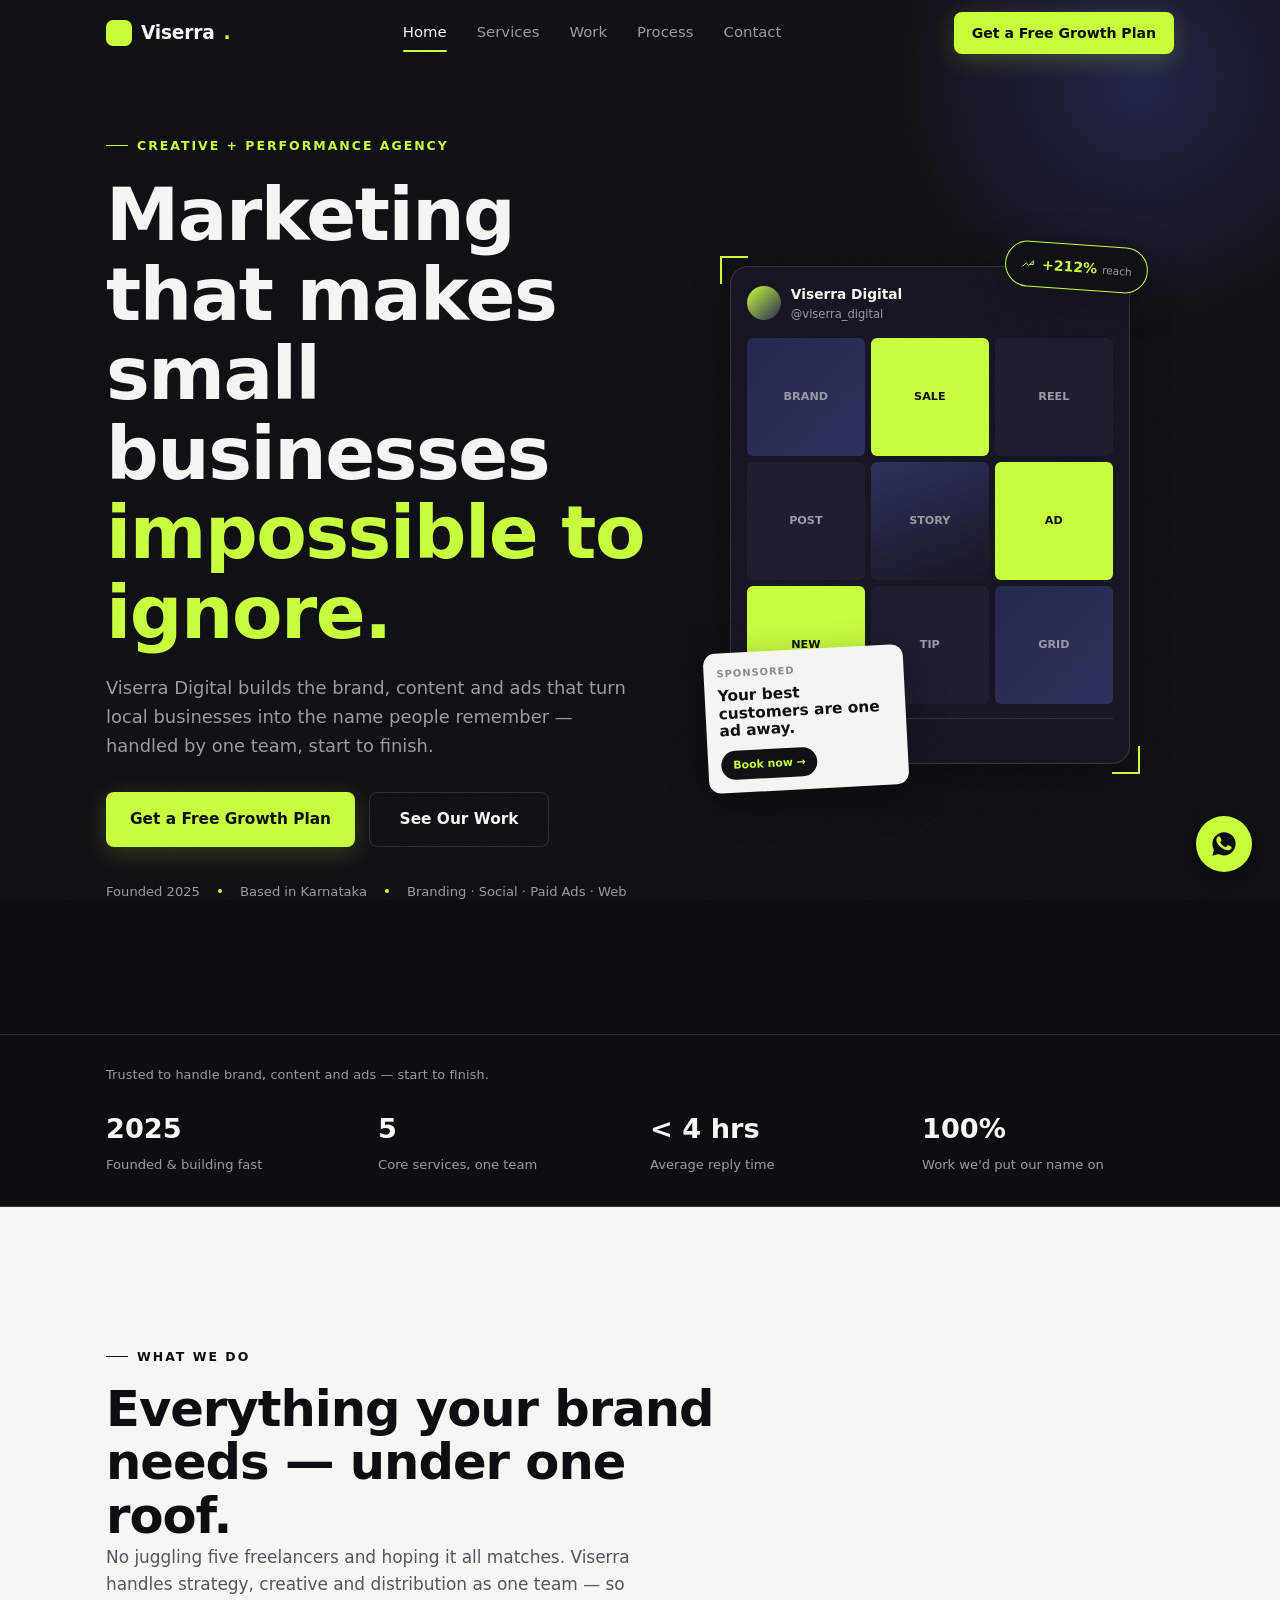
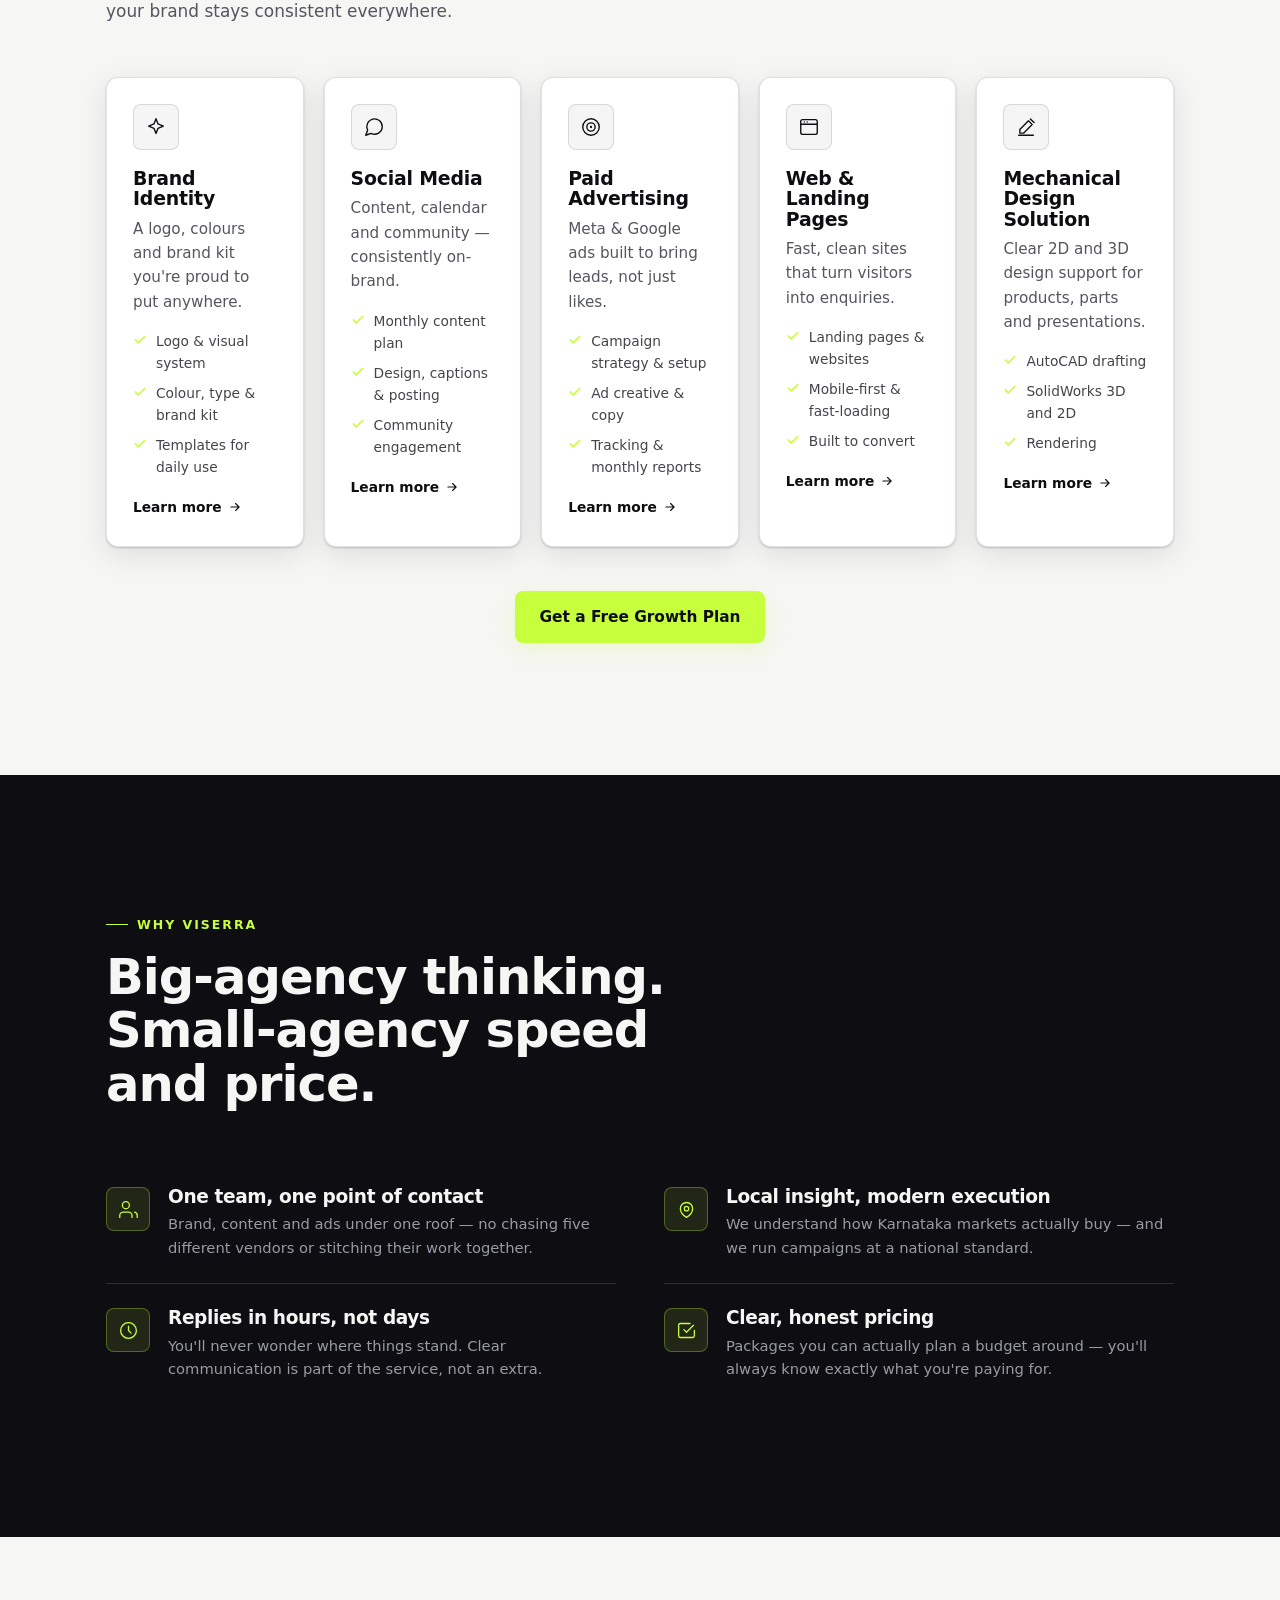
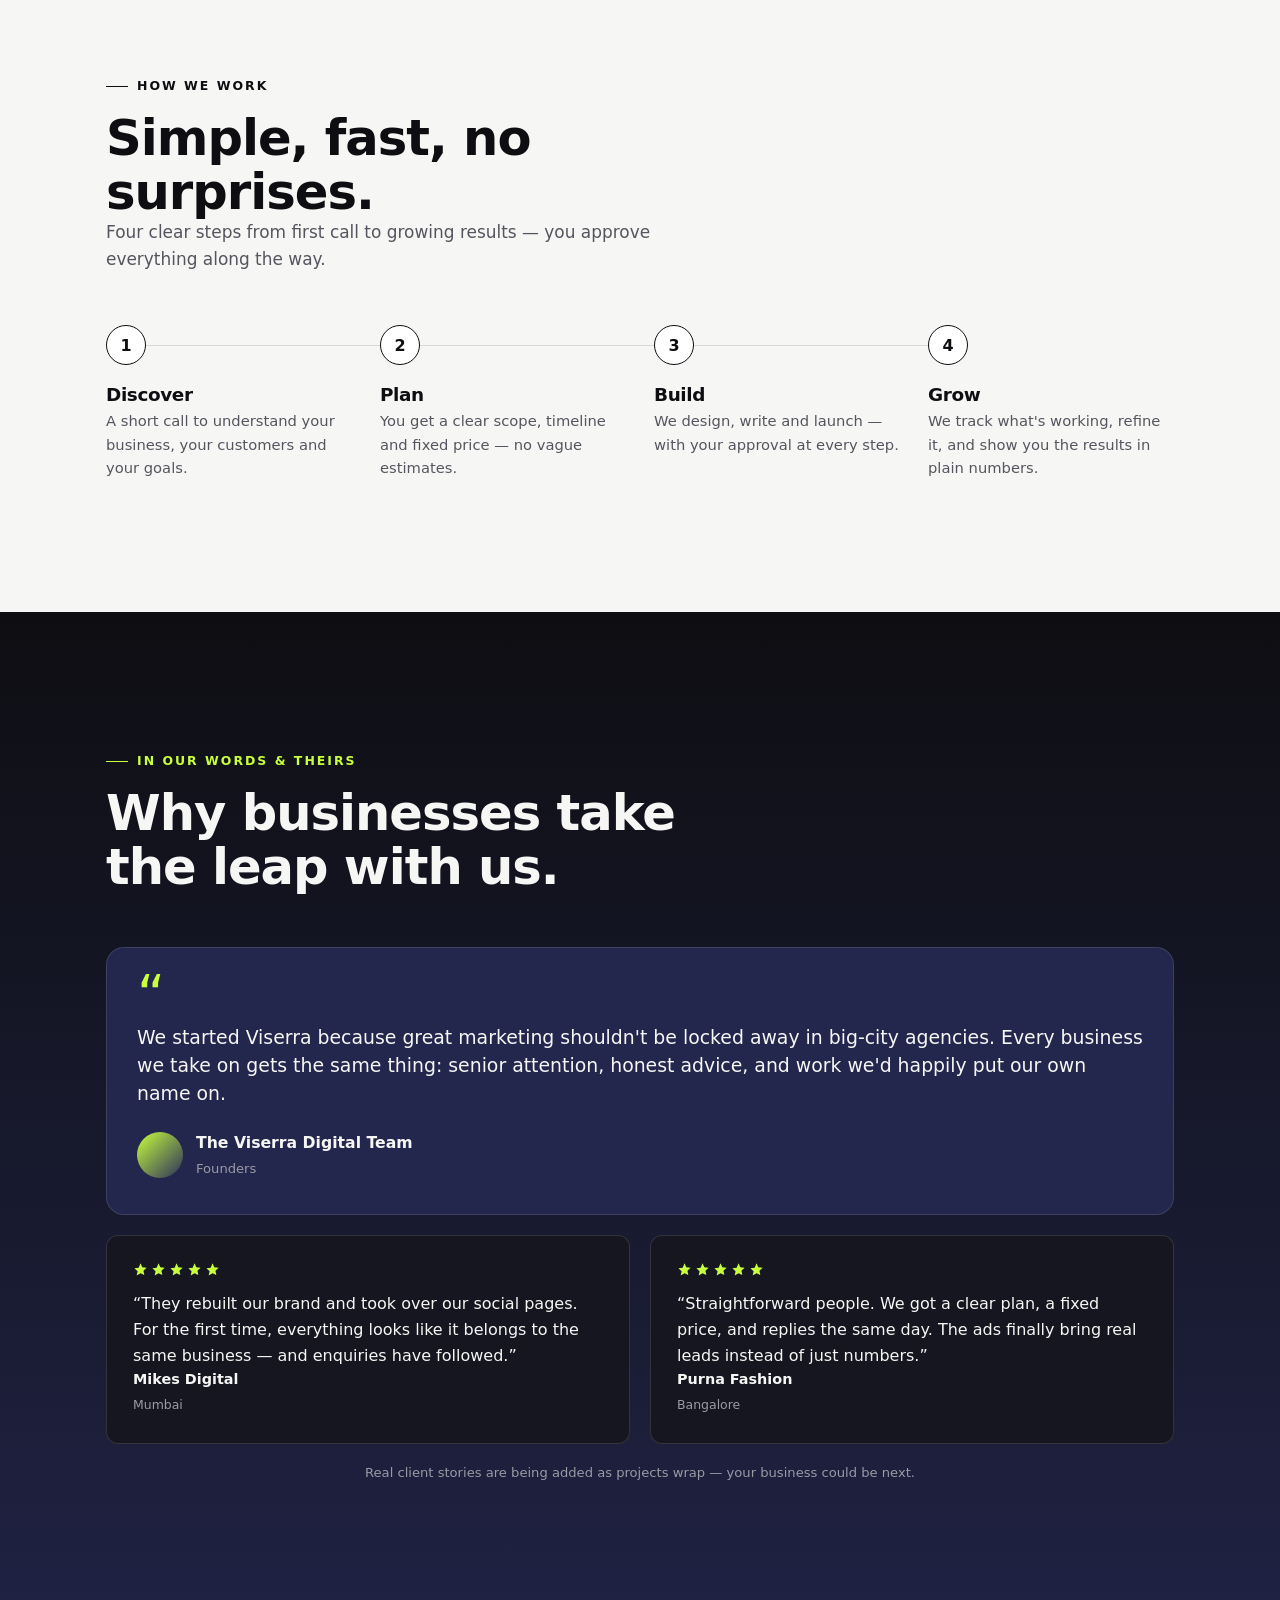
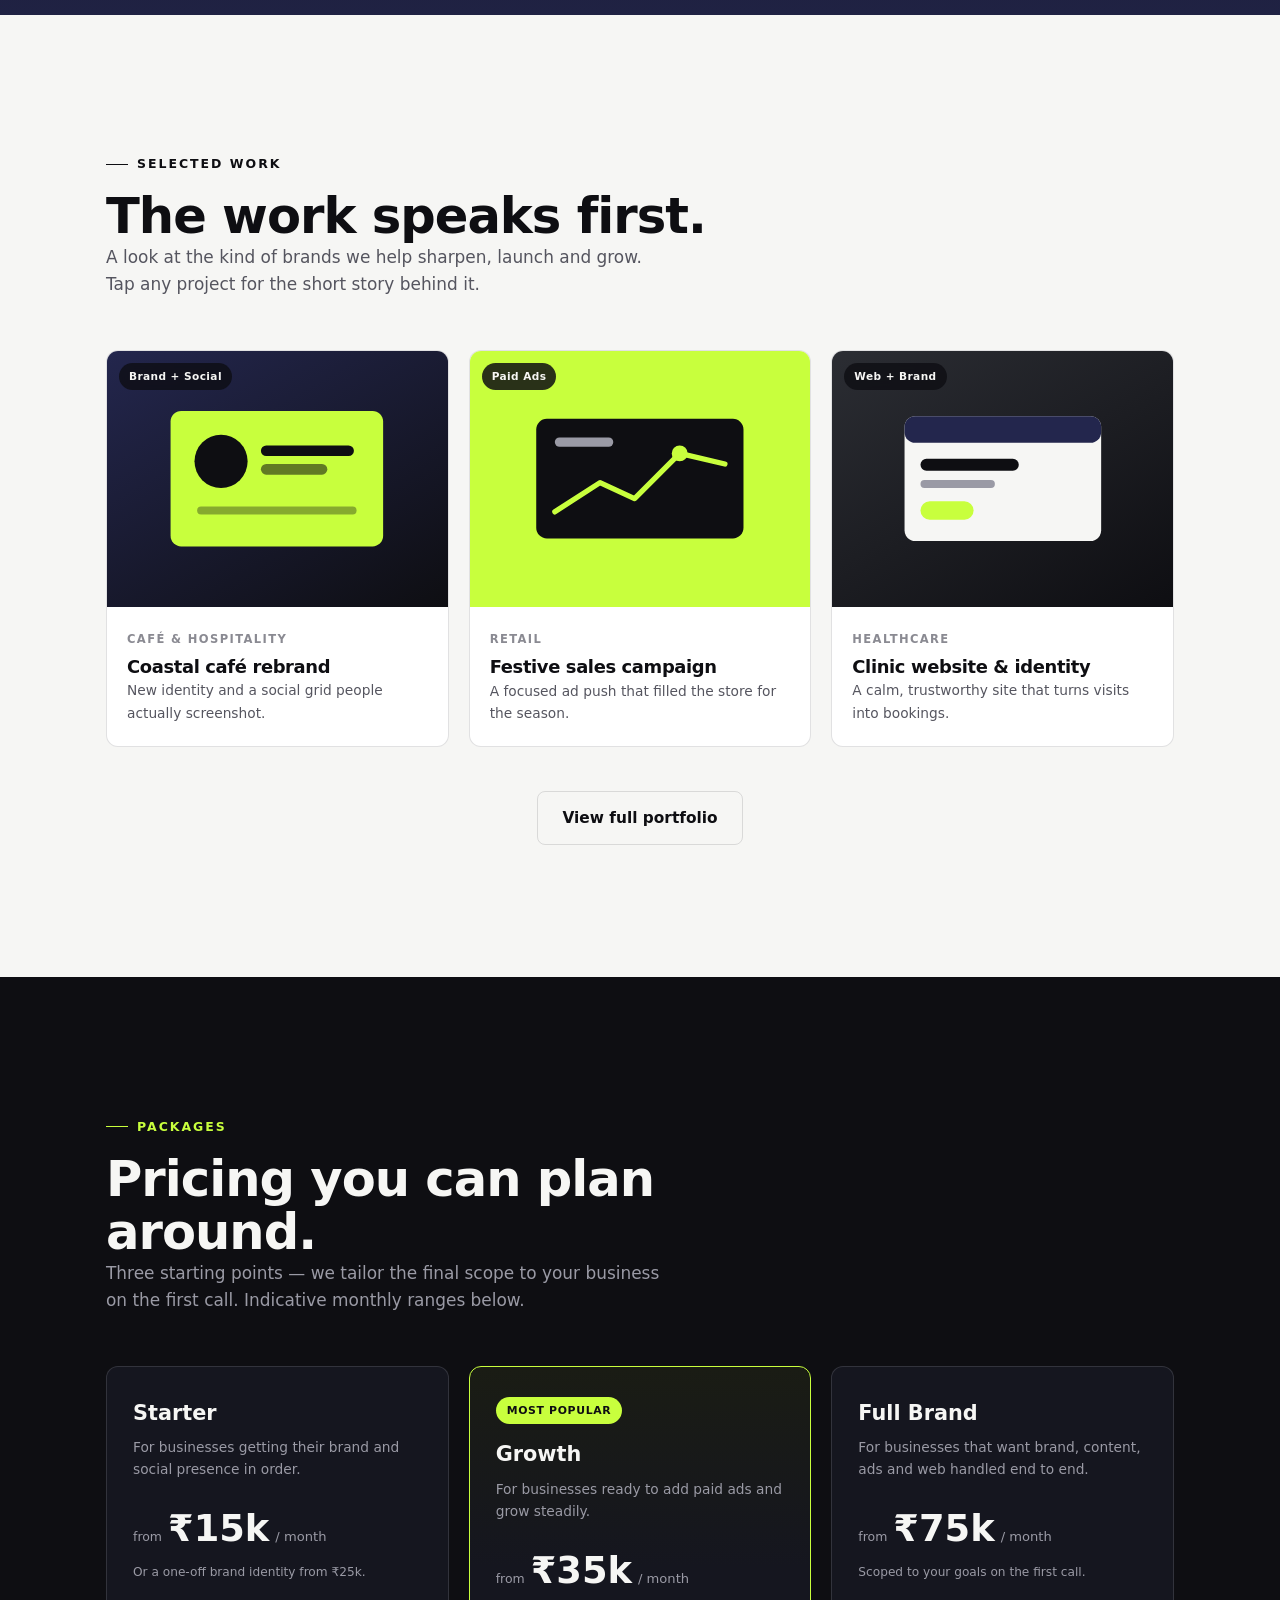
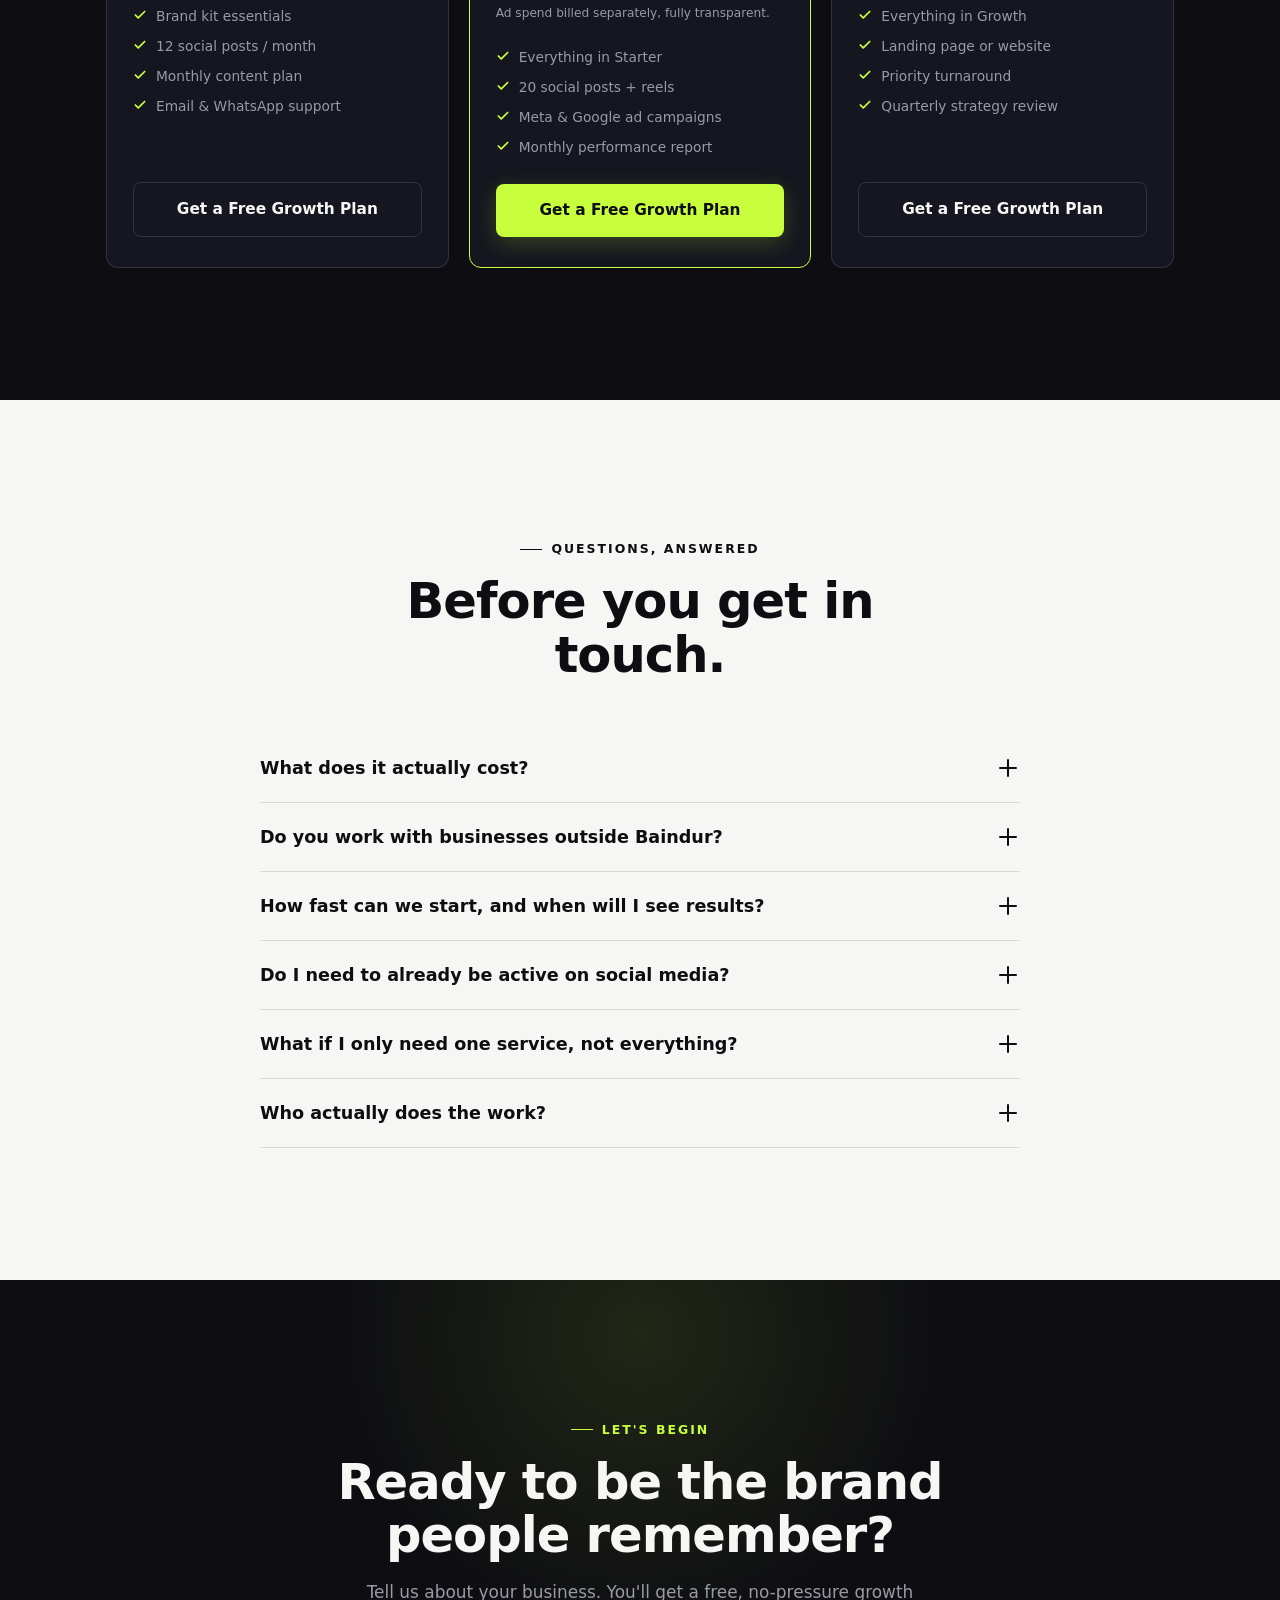
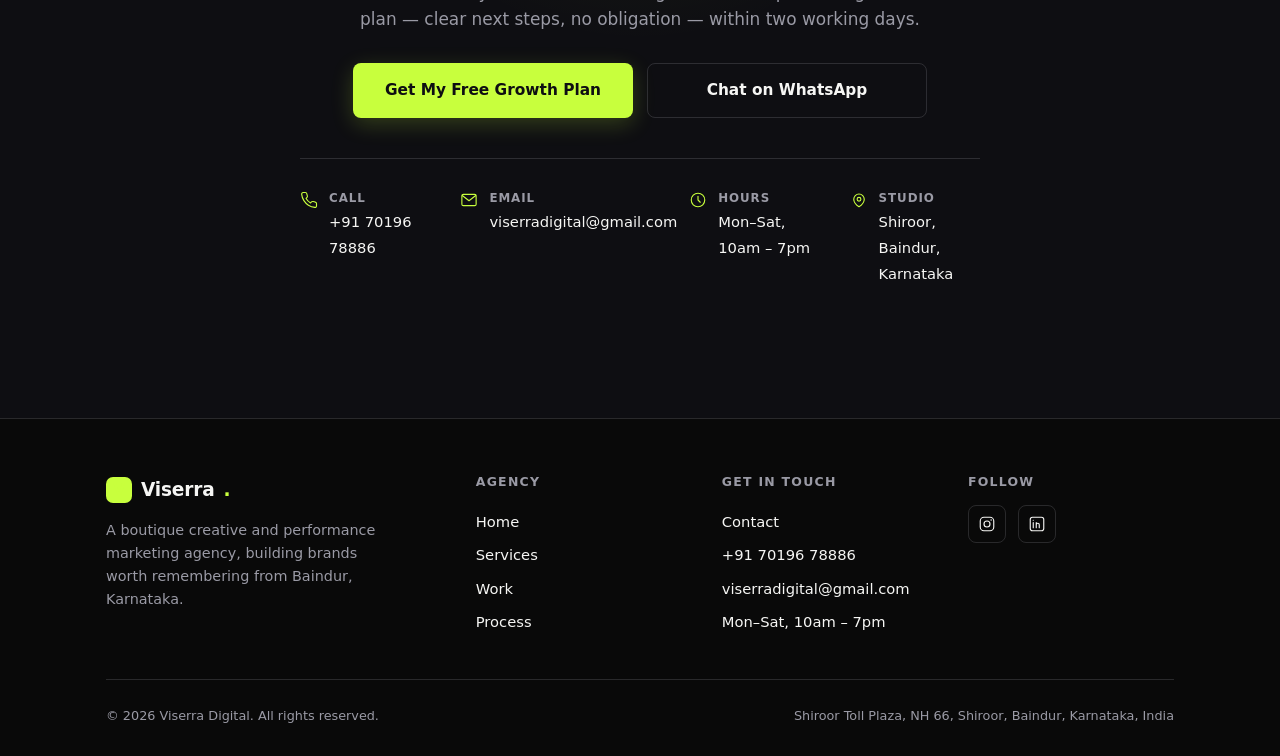
==== commit 4c999398: "Update site content and CTAs" ====
--- a/index.html
+++ b/index.html
@@ -69,7 +69,7 @@
     </div>
 
     <!-- Custom branded visual: Instagram grid + ad creative mockup -->
-    <div class="hero-visual reveal" data-d="2" aria-hidden="true">
+    <div class="hero-visual reveal" data-d="2">
       <div class="frame">
         <div class="ig-card">
           <div class="ig-head">
@@ -95,7 +95,7 @@
         <div class="ad-card">
           <div class="ad-label">Sponsored</div>
           <h5>Your best customers are one ad away.</h5>
-          <span class="ad-pill">Book now →</span>
+          <button type="button" class="ad-pill" data-open-modal aria-label="Book now and open the free growth plan form">Book now →</button>
         </div>
         <div class="metric-chip">
           <svg class="ico" viewBox="0 0 24 24" fill="none" stroke="currentColor" stroke-width="1.6" stroke-linecap="round" stroke-linejoin="round"><path d="M3 17l6-6 4 4 8-8"/><path d="M21 7v6h-6"/></svg>
@@ -112,7 +112,7 @@
     <p class="trust-cap reveal">Trusted to handle brand, content and ads — start to finish.</p>
     <div class="trust-facts">
       <div class="tf reveal"><b>2025</b><span>Founded &amp; building fast</span></div>
-      <div class="tf reveal" data-d="1"><b>4</b><span>Core services, one team</span></div>
+      <div class="tf reveal" data-d="1"><b>5</b><span>Core services, one team</span></div>
       <div class="tf reveal" data-d="2"><b>&lt; 4 hrs</b><span>Average reply time</span></div>
       <div class="tf reveal" data-d="3"><b>100%</b><span>Work we'd put our name on</span></div>
     </div>
@@ -128,7 +128,7 @@
       <p class="lead">No juggling five freelancers and hoping it all matches. Viserra handles strategy, creative and distribution as one team — so your brand stays consistent everywhere.</p>
     </div>
 
-    <div class="grid grid-4">
+    <div class="grid services-grid">
       <article class="card card-light reveal">
         <div class="icon-box">
           <svg class="ico" viewBox="0 0 24 24" fill="none" stroke="currentColor" stroke-width="1.5" stroke-linecap="round" stroke-linejoin="round"><path d="M12 3l2.2 5.6L20 11l-5.8 2.4L12 19l-2.2-5.6L4 11l5.8-2.4z"/></svg>
@@ -189,6 +189,22 @@
           <li>Built to convert</li>
         </ul>
         <a href="services.html#web" class="card-link">Learn more
+          <svg class="ico" width="14" height="14" viewBox="0 0 24 24" fill="none" stroke="currentColor" stroke-width="2" stroke-linecap="round" stroke-linejoin="round"><path d="M5 12h14M13 6l6 6-6 6"/></svg>
+        </a>
+      </article>
+
+      <article class="card card-light reveal" data-d="4">
+        <div class="icon-box">
+          <svg class="ico" viewBox="0 0 24 24" fill="none" stroke="currentColor" stroke-width="1.5" stroke-linecap="round" stroke-linejoin="round"><path d="M14.7 5.3l4 4-9.4 9.4H5.3v-4z"/><path d="M16.8 3.2l4 4"/><path d="M4 21h16"/></svg>
+        </div>
+        <h3 class="h-sm">Mechanical Design Solution</h3>
+        <p class="card-outcome">Clear 2D and 3D design support for products, parts and presentations.</p>
+        <ul class="card-list">
+          <li>AutoCAD drafting</li>
+          <li>SolidWorks 3D and 2D</li>
+          <li>Rendering</li>
+        </ul>
+        <a href="services.html#mechanical" class="card-link">Learn more
           <svg class="ico" width="14" height="14" viewBox="0 0 24 24" fill="none" stroke="currentColor" stroke-width="2" stroke-linecap="round" stroke-linejoin="round"><path d="M5 12h14M13 6l6 6-6 6"/></svg>
         </a>
       </article>
@@ -302,7 +318,7 @@
         <div class="founder-avatar"></div>
         <div>
           <b>The Viserra Digital Team</b>
-          <span>Founders · Baindur, Karnataka</span>
+          <span>Founders</span>
         </div>
       </div>
     </div>
@@ -321,8 +337,8 @@
         </div>
         <p>&ldquo;They rebuilt our brand and took over our social pages. For the first time, everything looks like it belongs to the same business — and enquiries have followed.&rdquo;</p>
         <div class="tcard-by">
-          <b>Client name</b>
-          <span>Business type · Town, Karnataka</span>
+          <b>Mikes Digital</b>
+          <span>Mumbai</span>
         </div>
       </article>
 
@@ -336,8 +352,8 @@
         </div>
         <p>&ldquo;Straightforward people. We got a clear plan, a fixed price, and replies the same day. The ads finally bring real leads instead of just numbers.&rdquo;</p>
         <div class="tcard-by">
-          <b>Client name</b>
-          <span>Business type · Town, Karnataka</span>
+          <b>Purna Fashion</b>
+          <span>Bangalore</span>
         </div>
       </article>
     </div>
@@ -543,7 +559,7 @@
         </div>
         <div class="cc">
           <svg class="ico" viewBox="0 0 24 24" fill="none" stroke="currentColor" stroke-width="1.5" stroke-linecap="round" stroke-linejoin="round"><rect x="2.5" y="4.5" width="19" height="15" rx="2"/><path d="M3 6l9 7 9-7"/></svg>
-          <div><b>Email</b><a href="mailto:hello@viserradigital.com">hello@viserradigital.com</a></div>
+          <div><b>Email</b><a href="mailto:viserradigital@gmail.com">viserradigital@gmail.com</a></div>
         </div>
         <div class="cc">
           <svg class="ico" viewBox="0 0 24 24" fill="none" stroke="currentColor" stroke-width="1.5" stroke-linecap="round" stroke-linejoin="round"><circle cx="12" cy="12" r="9"/><path d="M12 7v5l3 3"/></svg>
@@ -579,7 +595,7 @@
         <h4>Get in touch</h4>
         <a href="contact.html">Contact</a>
         <a href="tel:+917019678886">+91 70196 78886</a>
-        <a href="mailto:hello@viserradigital.com">hello@viserradigital.com</a>
+        <a href="mailto:viserradigital@gmail.com">viserradigital@gmail.com</a>
         <span>Mon–Sat, 10am – 7pm</span>
       </div>
       <div class="footer-col">
--- a/styles.css
+++ b/styles.css
@@ -259,7 +259,19 @@
 }
 .ad-label { font-size: 0.62rem; letter-spacing: 0.1em; text-transform: uppercase; color: #8a8a92; font-weight: 600; }
 .ad-card h5 { font-family: var(--display); font-weight: 600; font-size: 0.96rem; line-height: 1.15; margin: 6px 0 10px; }
-.ad-pill { display: inline-block; background: var(--ink); color: var(--lime); font-size: 0.68rem; font-weight: 600; padding: 6px 12px; border-radius: var(--r-pill); }
+.ad-pill {
+  display: inline-block;
+  background: var(--ink);
+  color: var(--lime);
+  font: inherit;
+  font-size: 0.68rem;
+  font-weight: 600;
+  padding: 6px 12px;
+  border: 0;
+  border-radius: var(--r-pill);
+  cursor: pointer;
+}
+.ad-pill:focus-visible { outline: 2px solid var(--lime); outline-offset: 3px; }
 .metric-chip {
   position: absolute; top: -22px; right: -18px;
   background: var(--ink); border: 1px solid var(--lime);
@@ -291,13 +303,19 @@
 .grid-2 { grid-template-columns: 1fr; }
 .grid-3 { grid-template-columns: 1fr; }
 .grid-4 { grid-template-columns: 1fr; }
+.services-grid { grid-template-columns: 1fr; }
 @media (min-width: 660px) {
   .grid-2 { grid-template-columns: repeat(2,1fr); }
   .grid-4 { grid-template-columns: repeat(2,1fr); }
+  .services-grid { grid-template-columns: repeat(2,1fr); }
 }
 @media (min-width: 1000px) {
   .grid-3 { grid-template-columns: repeat(3,1fr); }
   .grid-4 { grid-template-columns: repeat(4,1fr); }
+  .services-grid { grid-template-columns: repeat(3,1fr); }
+}
+@media (min-width: 1220px) {
+  .services-grid { grid-template-columns: repeat(5,1fr); }
 }
 
 .card {
@@ -683,6 +701,7 @@
 .reveal[data-d="1"] { transition-delay: 60ms; }
 .reveal[data-d="2"] { transition-delay: 120ms; }
 .reveal[data-d="3"] { transition-delay: 180ms; }
+.reveal[data-d="4"] { transition-delay: 240ms; }
 @media (prefers-reduced-motion: reduce) {
   .reveal { opacity: 1; transform: none; transition: none; }
   html { scroll-behavior: auto; }
